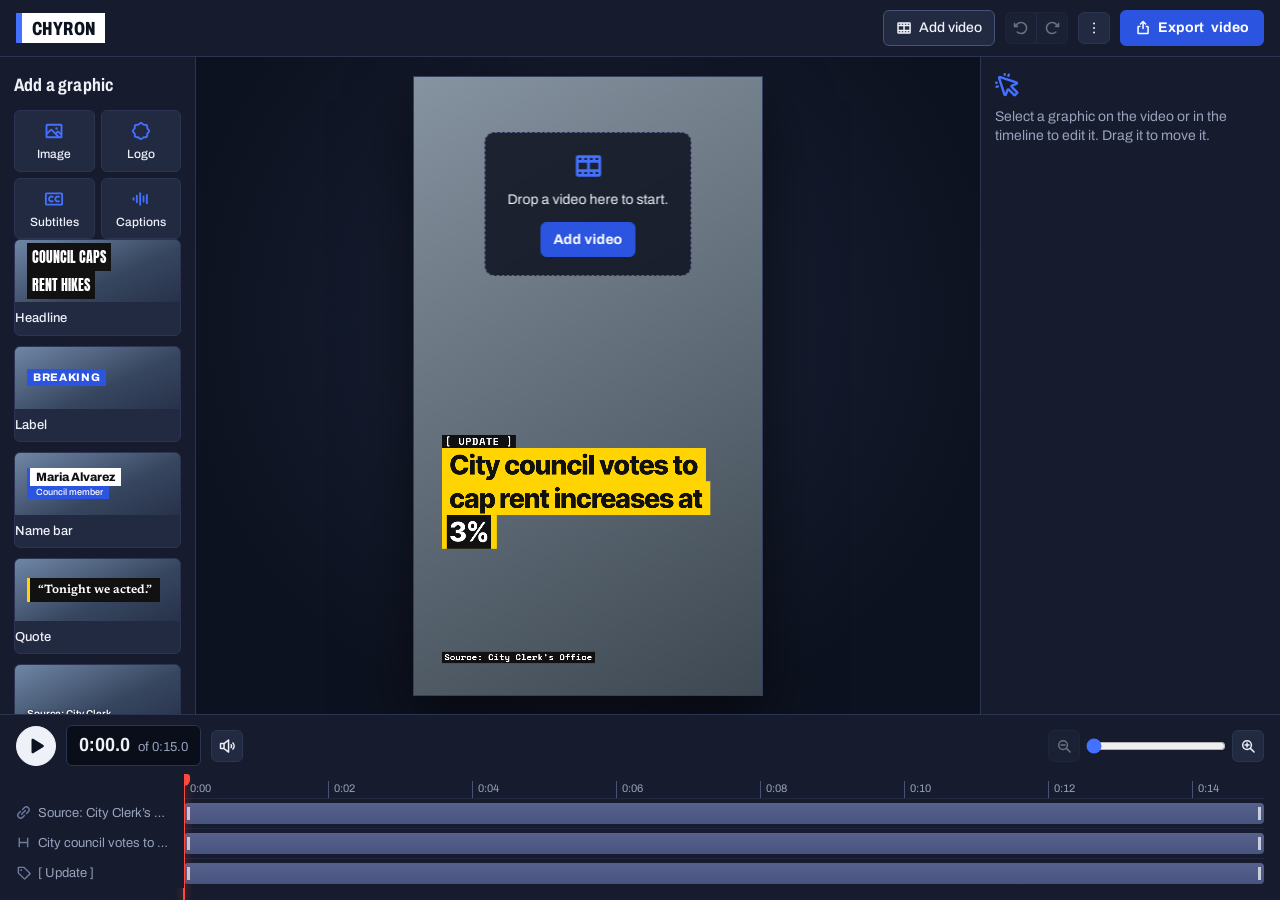
==== index.html @ d5eb383c "Choose how highlighted words show: on a box, in color, or underlined Graphics made with the marker l" ====
<!doctype html>
<html lang="en">
<head>
<meta charset="utf-8">
<meta name="viewport" content="width=device-width, initial-scale=1, viewport-fit=cover">
<title>Chyron — news graphics for video</title>
<link rel="preconnect" href="https://fonts.googleapis.com">
<link rel="preconnect" href="https://fonts.gstatic.com" crossorigin>
<link href="https://fonts.googleapis.com/css2?family=Anton&family=Archivo:wdth,wght@62..125,400..800&family=Barlow+Condensed:wght@700&family=Inter+Tight:wght@800&family=Space+Mono:wght@700&family=Newsreader:opsz,wght@6..72,600&family=Oswald:wght@700&display=swap" rel="stylesheet">
<link rel="stylesheet" href="style.css">
<link rel="manifest" href="manifest.webmanifest">
<link rel="icon" href="icons/icon-192.png">
<link rel="apple-touch-icon" href="icons/apple-touch-icon.png">
<meta name="theme-color" content="#161c2d">
</head>
<body>

<header class="bar">
  <h1><span>Chyron</span></h1>
  <button id="open" class="lead" aria-label="Add video"><svg class="ic" aria-hidden="true"><use href="#i-video"/></svg><span class="lbl">Add video</span></button>
  <span class="pair">
    <button id="undo" class="icon" title="Undo" aria-label="Undo" disabled><svg class="ic" aria-hidden="true"><use href="#i-undo"/></svg></button>
    <button id="redo" class="icon" title="Redo" aria-label="Redo" disabled><svg class="ic" aria-hidden="true"><use href="#i-redo"/></svg></button>
  </span>
  <!-- On a phone these fold into the More menu; on a computer they sit in the bar. -->
  <div class="more" id="more">
    <details class="menu" id="projectMenu">
      <summary><svg class="ic" aria-hidden="true"><use href="#i-folder"/></svg>Project<svg class="ic" aria-hidden="true"><use href="#i-caret"/></svg></summary>
      <div>
        <button id="newProject"><svg class="ic" aria-hidden="true"><use href="#i-new"/></svg>New project</button>
        <button id="openProject"><svg class="ic" aria-hidden="true"><use href="#i-open"/></svg>Open project file</button>
        <button id="saveProject"><svg class="ic" aria-hidden="true"><use href="#i-save"/></svg>Save project file</button>
      </div>
    </details>
    <button id="brandBtn"><svg class="ic" aria-hidden="true"><use href="#i-palette"/></svg>Brand kit</button>
    <label class="inline"><span class="lab">Shape</span>
      <select id="format">
        <option value="9:16">Vertical 9:16</option>
        <option value="4:5">Portrait 4:5</option>
        <option value="1:1">Square 1:1</option>
        <option value="16:9">Wide 16:9</option>
      </select>
    </label>
    <label class="inline"><span class="lab">Video</span>
      <select id="fit">
        <option value="cover">Fill the frame</option>
        <option value="contain">Fit inside</option>
      </select>
    </label>
    <label class="inline" title="Shade where each app's buttons and captions cover a vertical video"><span class="lab">Safe zones</span>
      <select id="safeZones">
        <option value="">No safe zones</option>
        <option value="tiktok">TikTok safe zones</option>
        <option value="reels">Reels safe zones</option>
        <option value="shorts">Shorts safe zones</option>
      </select>
    </label>
    <span class="spacer"></span>
    <button id="keysBtn" class="icon" title="Keyboard shortcuts (?)" aria-label="Keyboard shortcuts"><svg class="ic" aria-hidden="true"><use href="#i-keys"/></svg><span class="in-menu">Keyboard shortcuts</span></button>
    <button id="install" hidden title="Install app" aria-label="Install app"><svg class="ic" aria-hidden="true"><use href="#i-install"/></svg><span class="lab">Install app</span></button>
    <button id="still"><svg class="ic" aria-hidden="true"><use href="#i-camera"/></svg>Cover image</button>
  </div>
  <button id="moreBtn" class="icon" aria-label="More" aria-expanded="false" aria-controls="more"><svg class="ic" aria-hidden="true"><use href="#i-more"/></svg></button>
  <button id="export" class="primary"><svg class="ic" aria-hidden="true"><use href="#i-export"/></svg>Export<span class="lbl"> video</span></button>
</header>

<main>
  <aside class="add" id="addPanel">
    <button id="closeAdd" class="icon sheet-close" aria-label="Close"><svg class="ic" aria-hidden="true"><use href="#i-x"/></svg></button>
    <h2>Add a graphic</h2>
    <div class="tiles">
      <button id="addImage" class="tile"><svg class="ic" aria-hidden="true"><use href="#i-image"/></svg>Image</button>
      <button id="addLogo" class="tile"><svg class="ic" aria-hidden="true"><use href="#i-logo"/></svg>Logo</button>
      <button id="addSubs" class="tile" title="Add subtitles from an SRT file"><svg class="ic" aria-hidden="true"><use href="#i-subs"/></svg>Subtitles</button>
      <button id="addCaptions" class="tile" title="Make captions from the speech, on this device"><svg class="ic" aria-hidden="true"><use href="#i-wave"/></svg>Captions</button>
    </div>
    <button data-add="headline"><span class="thumb t-headline"><b>Council caps</b><b>rent hikes</b></span>Headline</button>
    <button data-add="label"><span class="thumb t-label"><b>Breaking</b></span>Label</button>
    <button data-add="lower"><span class="thumb t-lower"><b>Maria Alvarez</b><i>Council member</i></span>Name bar</button>
    <button data-add="quote"><span class="thumb t-quote"><b>“Tonight we acted.”</b></span>Quote</button>
    <button data-add="credit"><span class="thumb t-credit"><b>Source: City Clerk</b></span>Source credit</button>
    <button data-add="text"><span class="thumb t-text"><b>Plain text</b></span>Plain text</button>
    <button data-add="cover"><span class="thumb t-cover"><b></b></span>Cover (solid or blur)</button>

    <h2>Saved styles</h2>
    <div id="styles" class="lib"></div>

    <h2>Layouts</h2>
    <button id="saveLayout" class="plain"><svg class="ic" aria-hidden="true"><use href="#i-layout"/></svg>Save this layout</button>
    <div id="layouts" class="lib"></div>
  </aside>

  <section class="stage" id="stageArea">
    <canvas class="ghost" id="ghost" hidden aria-hidden="true"></canvas>
    <!-- Phone only: rails in the space beside a tall video. -->
    <div class="rail" id="addRail" aria-label="Add a graphic">
      <button data-add="headline"><svg class="ic" aria-hidden="true"><use href="#i-headline"/></svg><span>Headline</span></button>
      <button data-add="label"><svg class="ic" aria-hidden="true"><use href="#i-label"/></svg><span>Label</span></button>
      <button data-add="lower"><svg class="ic" aria-hidden="true"><use href="#i-lower"/></svg><span>Name</span></button>
      <button data-add="quote"><svg class="ic" aria-hidden="true"><use href="#i-quote"/></svg><span>Quote</span></button>
      <button data-add="credit"><svg class="ic" aria-hidden="true"><use href="#i-credit"/></svg><span>Source</span></button>
      <button data-add="text"><svg class="ic" aria-hidden="true"><use href="#i-text"/></svg><span>Text</span></button>
      <button data-add="cover"><svg class="ic" aria-hidden="true"><use href="#i-cover"/></svg><span>Cover</span></button>
      <button id="moreAdd"><svg class="ic" aria-hidden="true"><use href="#i-plus"/></svg><span>More</span></button>
    </div>
    <div class="wrap" id="wrap">
      <canvas id="stage" width="1080" height="1920"></canvas>
      <div class="guide v" id="guideV" hidden></div>
      <div class="guide h" id="guideH" hidden></div>
      <div class="place-over" id="placeOver" hidden aria-label="Place on screen"></div>
      <div class="safe" id="safe" hidden aria-hidden="true"></div>
      <div class="sel" id="sel" hidden><i class="grip" title="Drag to change width"></i><i class="vgrip" title="Drag to change height"></i></div>
      <div class="empty" id="empty">
        <svg class="ic" aria-hidden="true"><use href="#i-video"/></svg>
        <p id="emptyMsg">Drop a video here to start.</p>
        <button id="open2" class="primary">Add video</button>
      </div>
    </div>
    <div class="rail" id="toolRail">
      <div id="railNone">
        <button data-proxy="still"><svg class="ic" aria-hidden="true"><use href="#i-camera"/></svg><span>Frame</span></button>
        <button data-proxy="brandBtn"><svg class="ic" aria-hidden="true"><use href="#i-palette"/></svg><span>Brand</span></button>
      </div>
      <div id="railGraphic" hidden>
        <button id="railPlace"><svg class="ic" aria-hidden="true"><use href="#i-place"/></svg><span>Place</span></button>
        <button data-proxy="dup"><svg class="ic" aria-hidden="true"><use href="#i-copy"/></svg><span>Copy</span></button>
        <button data-proxy="front"><svg class="ic" aria-hidden="true"><use href="#i-front"/></svg><span>Front</span></button>
        <button data-proxy="saveStyle"><svg class="ic" aria-hidden="true"><use href="#i-style"/></svg><span>Style</span></button>
        <button data-proxy="del" class="danger"><svg class="ic" aria-hidden="true"><use href="#i-trash"/></svg><span>Delete</span></button>
      </div>
      <div id="railClip" hidden>
        <button data-proxy="split"><svg class="ic" aria-hidden="true"><use href="#i-split"/></svg><span>Split</span></button>
        <button data-proxy="earlier"><svg class="ic" aria-hidden="true"><use href="#i-earlier"/></svg><span>Earlier</span></button>
        <button data-proxy="later"><svg class="ic" aria-hidden="true"><use href="#i-later"/></svg><span>Later</span></button>
        <button data-proxy="delClip" class="danger"><svg class="ic" aria-hidden="true"><use href="#i-trash"/></svg><span>Remove</span></button>
      </div>
    </div>
  </section>

  <aside class="inspector">
    <p id="noSel" class="hint"><svg class="ic" aria-hidden="true"><use href="#i-select"/></svg>Select a graphic on the video or in the timeline to edit it. Drag it to move it.</p>

    <form id="props" hidden onsubmit="return false">
      <h2 id="propTitle">Headline</h2>
      <label class="f" data-group="text" data-for="lines lower quote text"><span id="textLabel">Text</span><textarea data-k="text" rows="3"></textarea>
        <small data-for="lines quote text">Put *asterisks* around words to highlight them.</small></label>
      <button type="button" id="markWord" class="mark" data-group="text" data-for="lines quote text" title="Highlight the selected word" aria-label="Highlight the selected word"><svg class="ic" aria-hidden="true"><use href="#i-marker"/></svg><span class="w">Highlight selected word</span></button>
      <label class="f" data-group="text" data-for="lower quote"><span id="subLabel">Title</span><input data-k="sub" type="text"></label>
      <label class="f" data-group="text" data-subs="only">Background
        <select data-k="kind">
          <option value="lines">Box behind each line</option>
          <option value="text">None, with a soft shadow</option>
        </select>
      </label>
      <button type="button" id="openTranscript" class="wide" data-group="text" data-subs="only"><svg class="ic" aria-hidden="true"><use href="#i-transcript"/></svg>Edit as transcript</button>
      <label class="check" data-group="text" data-subs="only"><input data-k="karaoke" type="checkbox"> Highlight each word as it’s spoken</label>
      <label class="f" data-group="text" data-subs="only">Subtitles follow
        <select data-k="follow">
          <option value="footage">The video they were made for</option>
          <option value="timeline">The finished timeline</option>
        </select>
        <small>Following the video keeps them in sync when you trim, split or move clips. Choose the timeline for subtitles made from the edited video.</small></label>
      <label class="f" data-group="text" data-subs="only">Shift timing (seconds)<input data-k="offset" type="number" step="0.1">
        <small>Use a negative number if the subtitles appear late.</small></label>
      <button type="button" id="replaceImage" class="wide" data-group="text" data-for="image"><svg class="ic" aria-hidden="true"><use href="#i-swap"/></svg>Replace image</button>

      <label class="f" data-group="style" data-for="solid gradient blur"><span class="w">Cover style</span><select data-k="kind" data-chips="fill" aria-label="Cover style">
          <option value="solid">Solid</option>
          <option value="blur">Blur</option>
        </select></label>
      <label class="f" data-group="style" data-for="lines lower quote text"><span class="w">Typeface</span><select data-k="font" data-chips="font"></select></label>
      <label class="f" data-group="style" data-for="lines quote text"><span class="w">Highlighted words</span><select data-k="hl" aria-label="Highlighted words">
        <option value="box">On a box</option>
        <option value="color">In color</option>
        <option value="underline">Underlined</option>
      </select></label>
      <label class="f" data-group="style" data-for="lower quote"><span class="w">Look</span><select data-k="look" aria-label="Look">
        <option value="marker">Marker</option>
        <option value="classic">Classic</option>
      </select></label>
      <label class="f" data-group="style" data-for="lower quote"><span class="w mini" id="subFontLabel">Title typeface</span><select data-k="subFont" data-chips="font" aria-label="Second line typeface"></select></label>
      <div class="f cued" data-group="style" data-for="lines lower quote text"><span class="w">Text size</span><span class="fi fi-size" title="Text size" aria-hidden="true"><small>A</small>A</span>
        <div class="num"><button type="button" data-step="-2" aria-label="Smaller">−</button><label class="num-box"><input data-k="size" min="18" max="220" step="1" type="number" inputmode="numeric" aria-label="Text size"></label><button type="button" data-step="2" aria-label="Bigger">+</button></div>
      </div>
      <div class="f cued" data-group="style"><span class="w">Width</span><svg class="ic fi" aria-hidden="true"><use href="#i-width"/></svg>
        <div class="num"><button type="button" data-step="-5" aria-label="Smaller">−</button><label class="num-box"><input data-k="width" data-scale="100" min="5" max="100" step="1" type="number" inputmode="numeric" aria-label="Width"><i>%</i></label><button type="button" data-step="5" aria-label="Bigger">+</button></div>
      </div>
      <div class="f cued" data-group="style" data-for="solid gradient blur"><span class="w">Height</span><svg class="ic fi" aria-hidden="true"><use href="#i-height"/></svg>
        <div class="num"><button type="button" data-step="-5" aria-label="Shorter">−</button><label class="num-box"><input data-k="h" data-scale="100" min="2" max="100" step="1" type="number" inputmode="numeric" aria-label="Height"><i>%</i></label><button type="button" data-step="5" aria-label="Taller">+</button></div>
      </div>
      <label class="f cued" data-group="style" data-for="blur"><span class="w">Blur strength</span><svg class="ic fi" aria-hidden="true"><use href="#i-fill-blur"/></svg><input data-k="blur" type="range" min="0" max="1" step="0.05" aria-label="Blur strength"></label>
      <label class="f cued" data-group="style" data-for="solid blur"><span class="w">Soft edges</span><svg class="ic fi" aria-hidden="true"><use href="#i-feather"/></svg><input data-k="feather" type="range" min="0" max="1" step="0.05" aria-label="Soft edges"></label>
      <label class="f" data-group="style" data-for="solid blur"><span class="w">Which edges</span><select data-k="edges" data-chips="edges" aria-label="Soften which edges">
          <option value="all">All sides</option>
          <option value="top">Top</option>
          <option value="bottom">Bottom</option>
          <option value="left">Left</option>
          <option value="right">Right</option>
        </select></label>
      <div class="f" data-group="style" data-for="lines lower quote text"><span class="w">Alignment</span>
        <div class="seg" id="align">
          <button type="button" data-v="left" title="Left" aria-label="Align left"><svg class="ic" aria-hidden="true"><use href="#i-left"/></svg></button>
          <button type="button" data-v="center" title="Center" aria-label="Align center"><svg class="ic" aria-hidden="true"><use href="#i-center"/></svg></button>
          <button type="button" data-v="right" title="Right" aria-label="Align right"><svg class="ic" aria-hidden="true"><use href="#i-right"/></svg></button>
        </div>
      </div>
      <div class="f place-f" data-group="style"><span class="w">Place on screen</span>
        <div class="place" id="place" role="group" aria-label="Place on screen"></div>
      </div>
      <label class="check caps" data-group="style" data-for="lines lower quote text" title="All capitals"><input data-k="upper" type="checkbox"> <span class="w">All capitals</span><b class="caps-ic" aria-hidden="true">AA</b></label>
      <label class="check" data-group="style" data-for="lines"><input data-k="dot" type="checkbox"> Dot before the text</label>

      <div class="f" data-group="color" data-for="lines lower quote text solid"><span class="w">Colors</span>
        <div class="looks" id="looks" data-for="lines lower quote text solid"></div>
        <div class="colors">
          <label data-for="lines lower quote text" title="Text color"><span>Text</span><input data-k="color" type="color"></label>
          <label data-for="lines lower quote solid" title="Box color"><span>Box</span><input data-k="bg" type="color"></label>
          <label data-for="lines lower quote text" title="Highlight color"><span id="accentLabel">Highlight</span><input data-k="accent" type="color"></label>
        </div>
        <div class="brand-dots" id="brandDots"></div>
      </div>
      <label class="f cued" data-group="color" data-for="lines lower quote solid"><span class="w">Box opacity</span><svg class="ic fi" aria-hidden="true"><use href="#i-opacity"/></svg><input data-k="bgAlpha" type="range" min="0" max="1" step="0.05" aria-label="Box opacity"></label>
      <label class="f cued" data-group="color" data-for="image"><span class="w">Opacity</span><svg class="ic fi" aria-hidden="true"><use href="#i-opacity"/></svg><input data-k="alpha" type="range" min="0.05" max="1" step="0.05" aria-label="Opacity"></label>
      <label class="f cued" data-group="color" data-for="lines quote image solid blur"><span class="w">Rounded corners</span><svg class="ic fi" aria-hidden="true"><use href="#i-corner"/></svg><input data-k="radius" type="range" min="0" max="1" step="0.05" aria-label="Rounded corners"></label>

      <div class="group" id="timing" data-group="timing" data-subs="hide">
        <div class="f"><span class="w">On screen</span>
          <div class="times span-times">
            <label>From<input data-k="start" data-time type="text" inputmode="decimal" autocomplete="off"></label>
            <label>To<input data-k="end" data-time type="text" inputmode="decimal" autocomplete="off"></label>
          </div>
          <div class="here">
            <button type="button" id="startHere" title="Start at the playhead"><svg class="ic" aria-hidden="true"><use href="#i-enter"/></svg>Start here</button>
            <button type="button" id="endHere" title="End at the playhead">End here<svg class="ic" aria-hidden="true"><use href="#i-exit"/></svg></button>
          </div>
          <button type="button" id="whole" class="wide" title="Show for the whole video" aria-label="Show for the whole video"><svg class="ic" aria-hidden="true"><use href="#i-whole"/></svg><span class="w">Show for the whole video</span></button>
        </div>
        <div class="f"><span class="w">Animation</span>
          <div class="times">
            <label class="move"><span class="w">Entrance</span><span class="fi fi-txt" aria-hidden="true">In</span>
              <select data-k="anim" data-chips="anim" aria-label="Entrance">
                <option value="none">None</option>
                <option value="fade">Fade in</option>
                <option value="rise">Rise up</option>
                <option value="wipe">Wipe across</option>
                <option value="slide">Slide in</option>
                <option value="marker">Highlighter</option>
                <option value="type">Typewriter</option>
                <option value="pop">Pop in</option>
              </select>
            </label>
            <label class="move"><span class="w">Exit</span><span class="fi fi-txt" aria-hidden="true">Out</span>
              <select data-k="out" data-chips="anim" aria-label="Exit">
                <option value="none">None</option>
                <option value="fade">Fade out</option>
                <option value="rise">Drop down</option>
                <option value="wipe">Wipe away</option>
                <option value="slide">Slide out</option>
                <option value="marker">Highlighter off</option>
                <option value="type">Backspace</option>
                <option value="pop">Pop out</option>
              </select>
            </label>
          </div>
          <select data-k="speed" data-num data-chips="speed" class="wide" aria-label="Speed">
            <option value="0.25">Quick</option>
            <option value="0.45">Normal speed</option>
            <option value="0.9">Slow</option>
          </select>
        </div>
      </div>
      <div class="actions">
        <button type="button" id="dup"><svg class="ic" aria-hidden="true"><use href="#i-copy"/></svg>Duplicate</button>
        <button type="button" id="front"><svg class="ic" aria-hidden="true"><use href="#i-front"/></svg>Bring to front</button>
        <button type="button" id="saveStyle"><svg class="ic" aria-hidden="true"><use href="#i-style"/></svg>Save as a style</button>
        <button type="button" id="del" class="danger"><svg class="ic" aria-hidden="true"><use href="#i-trash"/></svg>Delete</button>
      </div>
    </form>

    <form id="clipProps" hidden onsubmit="return false">
      <h2 id="clipTitle">Clip</h2>
      <div class="f">Use this part of the video
        <div class="times">
          <label>From<input data-c="in" data-time type="text" inputmode="decimal" autocomplete="off"></label>
          <label>To<input data-c="out" data-time type="text" inputmode="decimal" autocomplete="off"></label>
        </div>
        <small>You can also drag either end of the clip in the timeline.</small>
      </div>
      <label class="check"><input data-c="muted" type="checkbox"> Mute this clip’s sound</label>
      <div class="f framing"><span class="w">Framing</span>
        <small class="keep">Drag the video to move it in the frame. Pinch or scroll to zoom. Change it at another moment and a keyframe is added there.</small>
        <div class="key-row">
          <button type="button" id="prevKey" class="icon" title="Previous keyframe" aria-label="Previous keyframe"><svg class="ic" aria-hidden="true"><use href="#i-prev"/></svg></button>
          <button type="button" id="keyHere" class="icon" title="Keyframe at the playhead" aria-label="Keyframe at the playhead" aria-pressed="false"><svg class="ic" aria-hidden="true"><use href="#i-key"/></svg></button>
          <button type="button" id="nextKey" class="icon" title="Next keyframe" aria-label="Next keyframe"><svg class="ic" aria-hidden="true"><use href="#i-next"/></svg></button>
          <div class="seg" id="keyMove" title="How the framing gets to this keyframe">
            <button type="button" data-v="jump" title="Jump: hold, then cut to this framing" aria-label="Jump to this framing"><svg class="ic" aria-hidden="true"><use href="#i-jump"/></svg><span class="w">Jump</span></button>
            <button type="button" data-v="glide" title="Glide: move smoothly from the keyframe before" aria-label="Glide to this framing"><svg class="ic" aria-hidden="true"><use href="#i-glide"/></svg><span class="w">Glide</span></button>
          </div>
        </div>
        <div class="zoom-row">
          <span class="w">Zoom</span><svg class="ic fi" aria-hidden="true"><use href="#i-zoom"/></svg>
          <div class="num"><button type="button" data-step="-10" aria-label="Zoom out">−</button><label class="num-box"><input id="clipZoom" min="100" max="500" step="1" type="number" inputmode="numeric" aria-label="Zoom"><i>%</i></label><button type="button" data-step="10" aria-label="Zoom in">+</button></div>
          <button type="button" id="resetFrame" class="icon" title="Reset framing and remove keyframes" aria-label="Reset framing"><svg class="ic" aria-hidden="true"><use href="#i-reset"/></svg></button>
        </div>
      </div>
      <div class="actions">
        <button type="button" id="split"><svg class="ic" aria-hidden="true"><use href="#i-split"/></svg>Split at playhead</button>
        <button type="button" id="earlier"><svg class="ic" aria-hidden="true"><use href="#i-earlier"/></svg>Move earlier</button>
        <button type="button" id="later"><svg class="ic" aria-hidden="true"><use href="#i-later"/></svg>Move later</button>
        <button type="button" id="delClip" class="danger"><svg class="ic" aria-hidden="true"><use href="#i-trash"/></svg>Remove clip</button>
      </div>
    </form>

    <!-- Phone only: picks which group of settings the panel shows. -->
    <nav class="edit-tabs" id="editTabs" hidden aria-label="Edit">
      <button type="button" data-tab="text"><svg class="ic" aria-hidden="true"><use href="#i-text"/></svg>Text</button>
      <button type="button" data-tab="style"><span class="aa" aria-hidden="true">Aa</span>Style</button>
      <button type="button" data-tab="color"><svg class="ic" aria-hidden="true"><use href="#i-palette"/></svg>Color</button>
      <button type="button" data-tab="timing"><svg class="ic" aria-hidden="true"><use href="#i-clock"/></svg>Timing</button>
    </nav>
  </aside>
</main>

<footer class="timeline">
  <div class="transport">
    <button id="play" title="Play (Space)" aria-label="Play"></button>
    <span class="timecode"><b id="time">0:00.0</b><span id="total">0:00.0</span></span>
    <button id="mute" class="icon" title="Mute" aria-label="Mute"></button>
    <div class="tl-zoom" title="Zoom the timeline (or pinch it)">
      <button id="tlOut" class="icon" aria-label="Zoom timeline out"><svg class="ic" aria-hidden="true"><use href="#i-zoom-out"/></svg></button>
      <input id="tlZoom" type="range" min="0" max="1" step="0.01" value="0" aria-label="Timeline zoom">
      <button id="tlIn" class="icon" aria-label="Zoom timeline in"><svg class="ic" aria-hidden="true"><use href="#i-zoom"/></svg></button>
    </div>
  </div>
  <div class="tracks" id="tracks">
    <div class="row ruler-row"><span></span><div class="ruler" id="ruler"></div></div>
    <div id="rows"></div>
    <div class="lanes"><div class="playhead" id="playhead"></div></div>
  </div>
</footer>

<dialog id="brand">
  <button type="button" id="brandClose" class="icon dlg-close" aria-label="Close brand kit"><svg class="ic" aria-hidden="true"><use href="#i-x"/></svg></button>
  <h2>Brand kit</h2>
  <p class="hint">New graphics start with these. Changing a color or typeface here also updates the graphics that use it.</p>
  <div class="f">Colors
    <div class="colors">
      <label>Dark<input data-b="dark" type="color"></label>
      <label>Light<input data-b="light" type="color"></label>
      <label>Main<input data-b="main" type="color"></label>
      <label>Accent<input data-b="accent" type="color"></label>
      <label>Extra<input data-b="extra" type="color"></label>
    </div>
  </div>
  <label class="f">Headline typeface<select data-b="head"></select></label>
  <label class="f">Text typeface<select data-b="body"></select></label>
  <div class="f">More fonts
    <div id="fontList" class="lib"></div>
    <form id="googleForm" class="lib-row">
      <input id="googleName" list="googleIdeas" placeholder="Google font name" aria-label="Google font name">
      <button><svg class="ic" aria-hidden="true"><use href="#i-plus"/></svg>Google</button>
    </form>
    <datalist id="googleIdeas">
      <option>Bebas Neue</option><option>League Gothic</option><option>Fjalla One</option><option>Big Shoulders Display</option>
      <option>Montserrat</option><option>Poppins</option><option>Inter</option><option>Roboto Condensed</option>
      <option>Playfair Display</option><option>Libre Franklin</option><option>Space Grotesk</option><option>DM Serif Display</option>
    </datalist>
    <form id="adobeForm" class="lib-row">
      <input id="adobeId" placeholder="Adobe Fonts project ID" aria-label="Adobe Fonts project ID">
      <button><svg class="ic" aria-hidden="true"><use href="#i-plus"/></svg>Adobe</button>
    </form>
    <small>For Adobe Fonts, add the fonts to a web project on fonts.adobe.com, then paste that project’s ID here.</small>
    <button type="button" id="addFont" class="wide"><svg class="ic" aria-hidden="true"><use href="#i-upload"/></svg>Add a font file</button>
  </div>
  <div class="f">Logo
    <div class="logo-row">
      <img id="logoPreview" alt="Your logo" hidden>
      <button type="button" id="chooseLogo"><svg class="ic" aria-hidden="true"><use href="#i-image"/></svg>Choose logo</button>
      <button type="button" id="removeLogo" hidden>Remove logo</button>
    </div>
  </div>
  <div class="actions"><button type="button" id="brandDone" class="primary">Done</button></div>
</dialog>

<dialog id="transcript" class="transcript" aria-labelledby="trTitle">
  <div class="tr-head">
    <h2 id="trTitle">Transcript</h2>
    <span id="trCount"></span>
    <button type="button" id="trClose" class="icon" aria-label="Close transcript"><svg class="ic" aria-hidden="true"><use href="#i-x"/></svg></button>
  </div>
  <p class="hint">Edit any line. To split one, put the cursor where it should break and tap <svg class="ic" aria-hidden="true"><use href="#i-split"/></svg>. Tap a time to play that line.</p>
  <div class="tr-lines" id="trLines"></div>
</dialog>

<dialog id="keys" aria-labelledby="keysTitle">
  <h2 id="keysTitle">Keyboard shortcuts</h2>
  <dl class="keys">
    <dt><kbd>Space</kbd></dt><dd>Play or pause</dd>
    <dt><kbd>←</kbd> <kbd>→</kbd></dt><dd>Step the playhead a tenth of a second (with a graphic selected, these nudge it instead; use <kbd>,</kbd> <kbd>.</kbd>)</dd>
    <dt><kbd>Shift</kbd> + step</dt><dd>A whole second (or a bigger nudge)</dd>
    <dt><kbd>Home</kbd> <kbd>End</kbd></dt><dd>Go to the start or end</dd>
    <dt><kbd>S</kbd></dt><dd>Split the clip at the playhead</dd>
    <dt><kbd>[</kbd> <kbd>]</kbd></dt><dd>Start or end the selected graphic at the playhead</dd>
    <dt><kbd>⌘</kbd> <kbd>D</kbd></dt><dd>Duplicate the selected graphic</dd>
    <dt><kbd>Delete</kbd></dt><dd>Delete what's selected</dd>
    <dt><kbd>⌘</kbd> <kbd>Z</kbd></dt><dd>Undo (add <kbd>Shift</kbd> to redo)</dd>
    <dt><kbd>⌘</kbd> + scroll</dt><dd>Zoom the timeline (or pinch the trackpad)</dd>
    <dt><kbd>?</kbd></dt><dd>Show this list</dd>
  </dl>
  <div class="actions"><button type="button" id="keysDone" class="primary">Done</button></div>
</dialog>

<dialog id="captionDlg">
  <h2>Auto captions</h2>
  <p class="hint">Chyron listens to the English speech in the video and writes captions, right here on this device. The audio is never uploaded. The first time, the speech model downloads once (Accurate about 250 MB, Fast about 80 MB); after that it works offline.</p>
  <div class="f">Quality
    <div class="seg" id="capQuality">
      <button type="button" data-v="accurate">Accurate</button>
      <button type="button" data-v="fast">Fast</button>
    </div>
  </div>
  <div class="f">Look
    <div class="seg" id="capLook">
      <button type="button" data-v="lines">Lines</button>
      <button type="button" data-v="words">Word by word</button>
    </div>
  </div>
  <div class="f">Words per caption
    <div class="num"><button type="button" data-step="-1" aria-label="Fewer words">−</button><label class="num-box"><input id="capWords" min="1" max="12" step="1" type="number" inputmode="numeric" aria-label="Words per caption"></label><button type="button" data-step="1" aria-label="More words">+</button></div>
  </div>
  <div class="model-store" id="modelStore" hidden>
    <span id="modelInfo">Speech model saved on this device</span>
    <button type="button" id="modelRemove" class="danger">Remove</button>
  </div>
  <div class="cap-status" id="capStatus" hidden>
    <p id="capMsg"></p>
    <div class="progress" id="capBar"><i></i></div>
  </div>
  <div class="actions">
    <button id="capCancel">Cancel</button>
    <button id="capGo" class="primary">Make captions</button>
  </div>
</dialog>

<dialog id="exportDlg">
  <h2>Export video</h2>
  <p class="hint">Pick the shapes to make. Graphics keep their places in the frame, and each clip stays centred on the same part of its picture.</p>
  <div class="shape-pick" id="exportShapes"></div>
  <div class="actions">
    <button id="exportCancel">Cancel</button>
    <button id="exportGo" class="primary">Export</button>
  </div>
</dialog>

<dialog id="coverDlg" class="cover-dlg">
  <h2>Cover image</h2>
  <div class="cover-view"><canvas id="coverPreview" width="270" height="480"></canvas></div>
  <input id="coverTime" type="range" min="0" max="1" step="0.01" aria-label="Moment in the video">
  <div class="cover-strip" id="coverStrip"></div>
  <label class="check"><input id="coverGraphics" type="checkbox" checked> Include graphics</label>
  <div class="shape-pick" id="coverShapes"></div>
  <div class="actions">
    <button id="coverClose">Close</button>
    <button id="coverSave" class="primary">Save image</button>
  </div>
</dialog>

<div class="modal" id="exporting" hidden>
  <div class="card">
    <h2 id="exportTitle">Exporting your video</h2>
    <p id="exportMsg"></p>
    <div class="progress"><i id="progress"></i></div>
    <p id="exportTime" class="time"></p>
    <button id="cancel">Cancel export</button>
  </div>
</div>
<div class="modal" id="done" hidden>
  <div class="card">
    <h2 id="doneTitle">Your video is ready</h2>
    <p id="doneMsg">Choose Save Video in the share sheet to put it in Photos, or send it straight to an app.</p>
    <div class="actions">
      <button id="shareFile" class="primary"><svg class="ic" aria-hidden="true"><use href="#i-export"/></svg>Save or share</button>
      <button id="downloadFile">Download file</button>
      <button id="closeDone">Close</button>
    </div>
  </div>
</div>
<div class="toast" id="toast" hidden></div>

<input id="file" type="file" accept="video/*" multiple hidden>
<input id="imgFile" type="file" accept="image/*" hidden>
<input id="logoFile" type="file" accept="image/*" hidden>
<input id="fontFile" type="file" accept=".ttf,.otf,.woff,.woff2" hidden>
<input id="srtFile" type="file" accept=".srt,.vtt" hidden>
<input id="projFile" type="file" accept=".json,application/json" hidden>

<script src="vendor/mediabunny.min.js"></script>
<script src="icons.js"></script>
<script src="app.js"></script>
</body>
</html>
---- style.css ----
/* A control-room look: deep navy desk, signal blue for what is selected,
   tally-light red for the playhead and anything recording. */
:root {
  color-scheme: dark;
  --desk: #0d1220;
  --panel: #161c2d;
  --raised: #222a42;
  --raised-hi: #2c3655;
  --line: #2b3552;
  --ink: #eef1f8;
  --muted: #98a2bd;
  --signal: #4470ff;
  --signal-deep: #2b54e0;
  --tally: #ff473b;
  --flash: #ffd400;
  --label-w: 168px;
  --ease: 140ms ease-out;
}

* { box-sizing: border-box; }
[hidden] { display: none !important; }

html, body { height: 100%; margin: 0; }
body {
  display: grid;
  grid-template-rows: auto minmax(0, 1fr) auto;
  grid-template-columns: minmax(0, 1fr); /* wide content (a zoomed timeline) scrolls instead of widening the page */
  background: var(--desk);
  color: var(--ink);
  font: 14px/1.4 "Archivo", system-ui, sans-serif;
  overflow: hidden;
}

.ic { width: 1.15em; height: 1.15em; flex: none; vertical-align: -0.2em; }

/* Controls */
button, select, input, textarea { font: inherit; color: inherit; }
button, .menu summary {
  display: inline-flex;
  align-items: center;
  justify-content: center;
  gap: 7px;
  padding: 7px 12px;
  background: var(--raised);
  border: 1px solid var(--line);
  border-radius: 6px;
  font-weight: 500;
  cursor: pointer;
  transition: background var(--ease), border-color var(--ease), transform var(--ease);
}
button:hover, .menu summary:hover, .menu[open] summary { background: var(--raised-hi); border-color: #46527a; }
button:active { transform: translateY(1px); }
button.primary { background: var(--signal-deep); border-color: var(--signal-deep); color: #fff; font-weight: 700; }
button.primary:hover { background: #2448c4; border-color: #2448c4; }
button.danger { color: #ff8a80; }
button.danger:hover { background: #4a1f24; border-color: #7a2c30; }
button.icon { padding: 7px; }
button.active { color: var(--tally); }
button:disabled { opacity: 0.4; cursor: default; background: var(--raised); border-color: var(--line); transform: none; }
:focus-visible { outline: 2px solid var(--flash); outline-offset: 2px; }

select, input[type="text"], input[type="number"], input:not([type]), textarea {
  padding: 7px 9px;
  background: #0f1525;
  border: 1px solid var(--line);
  border-radius: 6px;
  color: var(--ink);
  transition: border-color var(--ease);
}
select:hover, input:hover, textarea:hover { border-color: #46527a; }
::placeholder { color: #6f7994; }
input[type="range"] { accent-color: var(--signal); }
input[type="checkbox"] { accent-color: var(--signal); width: 16px; height: 16px; }

/* Top bar */
.bar {
  display: flex;
  align-items: center;
  gap: 10px;
  padding: 10px 16px;
  background: var(--panel);
  border-bottom: 1px solid var(--line);
}
/* The wordmark is itself a little name bar, like the graphics the app makes. */
.bar h1 { margin: 0 10px 0 0; font-size: 19px; line-height: 1; }
.bar h1 span {
  display: block;
  padding: 6px 10px 5px;
  background: #fff;
  border-left: 6px solid var(--signal);
  color: #0d1220;
  font-weight: 800;
  font-stretch: 68%;
  letter-spacing: 0.02em;
  text-transform: uppercase;
}
.bar .spacer { flex: 1; }
/* On a computer the More group is invisible and its controls sit in the bar in this order. */
.more { display: contents; }
.bar .pair { order: 1; }
.more > .inline, .more > .spacer, #install, #still, #export { order: 2; }
#moreBtn, .rail, .sheet-close { display: none; }
.bar .lead { border-color: #46527a; }
.pair { display: inline-flex; }
.pair button:first-child { border-radius: 6px 0 0 6px; }
.pair button:last-child { border-radius: 0 6px 6px 0; margin-left: -1px; }
.inline { display: flex; align-items: center; gap: 7px; color: var(--muted); font-size: 13px; }
.bar button, .bar .inline { white-space: nowrap; }
/* On mid-size screens the menus' own wording is enough; drop their little names to fit the bar. */
@media (min-width: 1366px) and (max-width: 1600px) {
  .bar .inline .lab { display: none; }
  #install .lab { display: none; }
  #install { padding: 7px; }
}

.menu { position: relative; }
.menu summary { list-style: none; }
.menu summary::-webkit-details-marker { display: none; }
.menu summary .ic:last-child { width: 0.8em; margin-left: -2px; opacity: 0.7; }
.menu > div {
  position: absolute;
  top: calc(100% + 6px);
  left: 0;
  z-index: 5;
  display: grid;
  gap: 2px;
  width: max-content;
  padding: 6px;
  background: var(--raised);
  border: 1px solid #46527a;
  border-radius: 8px;
  box-shadow: 0 14px 34px rgba(0, 0, 0, 0.5);
}
.menu > div button { justify-content: flex-start; background: transparent; border-color: transparent; }
.menu > div button:hover { background: var(--raised-hi); }

/* Work area */
main {
  display: grid;
  grid-template-columns: 196px minmax(0, 1fr) 300px;
  min-height: 0;
}
aside { background: var(--panel); overflow-y: auto; padding: 16px 14px; scrollbar-width: thin; }
aside h2, .card h2, dialog h2 { margin: 0 0 12px; font-size: 18px; font-weight: 700; font-stretch: 78%; letter-spacing: 0.01em; }
.add { border-right: 1px solid var(--line); }
.add h2:not(:first-of-type) { margin-top: 22px; padding-top: 16px; border-top: 1px solid var(--line); }
.inspector { border-left: 1px solid var(--line); }

/* Graphic presets: each card previews the real look on a stand-in video frame. */
.add button[data-add] {
  display: block;
  width: 100%;
  margin-bottom: 10px;
  padding: 0 0 7px;
  overflow: hidden;
  background: var(--raised);
  text-align: left;
  text-indent: 10px;
  font-size: 13px;
}
.add button[data-add]:hover { border-color: var(--signal); transform: translateY(-1px); }
.add button[data-add]:hover .thumb { filter: brightness(1.12); }
.thumb {
  display: flex;
  flex-direction: column;
  align-items: flex-start;
  justify-content: center;
  height: 62px;
  margin-bottom: 7px;
  padding: 0 12px;
  background: linear-gradient(155deg, #6f86a6, #37465f 60%, #27324a);
  text-indent: 0;
  line-height: 1;
  transition: filter var(--ease);
}
.thumb b, .thumb i { font-style: normal; white-space: nowrap; }
.t-headline b { padding: 4px 5px 3px; line-height: 1.15; background: #111; color: #fff; font: 400 14px "Anton", sans-serif; text-transform: uppercase; }
.t-label b { padding: 3px 6px; background: var(--signal-deep); color: #fff; font-weight: 800; font-size: 11px; letter-spacing: 0.06em; text-transform: uppercase; }
.t-lower b { padding: 3px 6px; background: #fff; border-left: 3px solid var(--signal-deep); color: #111; font-weight: 800; font-size: 12px; }
.t-lower i { padding: 2px 6px; background: var(--signal-deep); border-left: 3px solid var(--signal-deep); color: #fff; font-size: 9px; }
.t-quote b { padding: 6px 8px; background: #111; border-left: 3px solid var(--flash); color: #fff; font: 600 12px "Newsreader", serif; }
.t-credit { justify-content: flex-end; padding-bottom: 8px; }
.t-credit b { color: #fff; font-size: 10px; font-weight: 600; text-shadow: 0 1px 3px #000; }
.t-cover { justify-content: flex-end; align-items: stretch; padding: 0; }
.t-cover b { height: 70%; background: linear-gradient(rgba(13, 18, 32, 0), #0d1220 70%); }
.t-text b { color: #fff; font-size: 15px; font-weight: 800; text-shadow: 0 1px 4px #000; }

.tiles { display: grid; grid-template-columns: repeat(2, 1fr); gap: 6px; }
.tile { flex-direction: column; gap: 5px; padding: 10px 0 8px; font-size: 12px; }
.tile .ic { width: 20px; height: 20px; color: var(--signal); }
.tile:hover .ic { color: #fff; }
.add button.plain { width: 100%; margin-bottom: 8px; }

/* Saved styles, layouts, fonts */
.lib { display: grid; grid-template-columns: minmax(0, 1fr); gap: 6px; margin-bottom: 8px; }
.lib p { margin: 0; font-size: 13px; color: var(--muted); }
.lib-row { display: flex; gap: 4px; align-items: center; }
.lib-row input { flex: 1; width: 0; min-width: 0; padding: 5px 7px; font-size: 13px; }
.lib-row span { flex: 1; min-width: 0; overflow: hidden; text-overflow: ellipsis; white-space: nowrap; }
.lib-row button { padding: 5px 9px; font-size: 13px; }
.lib-row button.icon { padding: 6px; color: var(--muted); }
.lib-row button.icon:hover { color: #ff8a80; }

/* Stage */
.stage {
  display: grid;
  place-items: center;
  min-width: 0;
  min-height: 0;
  padding: 20px;
  background: radial-gradient(ellipse at 50% 40%, #1b2338, var(--desk) 75%);
  overflow: hidden;
}
.wrap { position: relative; touch-action: none; user-select: none; box-shadow: 0 0 0 1px #33405f, 0 24px 60px rgba(0, 0, 0, 0.55); }
.wrap canvas { display: block; width: 100%; height: 100%; background: #000; }
.sel {
  position: absolute;
  border: 1.5px solid #fff;
  box-shadow: 0 0 0 1.5px var(--signal), 0 0 18px rgba(68, 112, 255, 0.55);
  pointer-events: none;
}
.sel .grip {
  position: absolute;
  top: 50%;
  right: -8px;
  width: 13px;
  height: 30px;
  margin-top: -15px;
  background: #fff;
  border: 2px solid var(--signal);
  border-radius: 4px;
  cursor: ew-resize;
  pointer-events: auto;
}
/* Covers also resize from the bottom edge. */
.sel .vgrip {
  position: absolute;
  left: 50%;
  bottom: -8px;
  display: none;
  width: 30px;
  height: 13px;
  margin-left: -15px;
  background: #fff;
  border: 2px solid var(--signal);
  border-radius: 4px;
  cursor: ns-resize;
  pointer-events: auto;
}
.sel.tall .vgrip { display: block; }
/* The rest of a clip's picture, dimmed around the frame while reframing. */
.stage { position: relative; }
.ghost { position: absolute; z-index: 0; opacity: 0.3; pointer-events: none; }
.wrap { z-index: 1; }
.rail { position: relative; z-index: 2; }
/* Platform safe zones: shaded areas the app's own buttons and captions cover. */
.safe { position: absolute; inset: 0; pointer-events: none; }
.safe div { position: absolute; background: rgba(255, 71, 59, 0.16); outline: 1px dashed rgba(255, 140, 130, 0.8); outline-offset: -1px; }
.safe div::after { content: attr(data-label); position: absolute; left: 4px; top: 3px; padding: 1px 5px; background: rgba(13, 18, 32, 0.8); border-radius: 3px; color: #ffb4ad; font-size: 10px; font-weight: 600; white-space: nowrap; }
.guide { position: absolute; z-index: 1; background: var(--flash); box-shadow: 0 0 4px rgba(255, 212, 0, 0.8); pointer-events: none; }
.guide.v { top: 0; bottom: 0; width: 1px; margin-left: -0.5px; }
.guide.h { left: 0; right: 0; height: 1px; margin-top: -0.5px; }
/* Nine spots to place a graphic: a small grid in the panel, and on a phone, over the video. */
.place { display: grid; grid-template-columns: repeat(3, 30px); gap: 3px; margin-top: 5px; }
.place button { position: relative; width: 30px; height: 24px; padding: 0; border-radius: 4px; }
.place button i, .place-over button i { position: absolute; width: 10px; height: 6px; background: var(--muted); border-radius: 1px; }
.place button:hover i, .place-over button:hover i { background: var(--ink); }
.p-top i { top: 4px; } .p-middle i { top: calc(50% - 3px); } .p-bottom i { bottom: 4px; }
.p-left i { left: 4px; } .p-center i { left: calc(50% - 5px); } .p-right i { right: 4px; }
.place-over { position: absolute; inset: 0; z-index: 2; display: grid; grid-template: repeat(3, 1fr) / repeat(3, 1fr); gap: 2px; padding: 2px; background: rgba(13, 18, 32, 0.45); }
.place-over[hidden] { display: none; }
.place-over button { position: relative; padding: 0; background: rgba(34, 42, 66, 0.55); border: 1px dashed rgba(255, 255, 255, 0.35); border-radius: 4px; }
.place-over button i { width: 40%; height: 14%; background: rgba(255, 255, 255, 0.85); }
.place-over .p-top i { top: 10%; } .place-over .p-middle i { top: 43%; } .place-over .p-bottom i { bottom: 10%; }
.place-over .p-left i { left: 8%; } .place-over .p-center i { left: 30%; } .place-over .p-right i { right: 8%; }
.empty {
  position: absolute;
  top: 9%;
  left: 50%;
  transform: translateX(-50%);
  width: max-content;
  max-width: 86%;
  padding: 18px 22px;
  background: rgba(13, 18, 32, 0.86);
  border: 1px dashed #5a6790;
  border-radius: 10px;
  text-align: center;
  backdrop-filter: blur(6px);
}
.empty > .ic { width: 30px; height: 30px; color: var(--signal); }
.empty p { margin: 6px 0 12px; }
body.dropping .wrap { outline: 3px dashed var(--flash); outline-offset: 6px; }

/* Inspector */
.hint { margin: 0; color: var(--muted); }
#noSel .ic { display: block; width: 26px; height: 26px; margin-bottom: 8px; color: var(--signal); }
.f { display: block; margin-bottom: 15px; font-size: 13px; color: var(--muted); }
.f > textarea, .f > input, .f > select { display: block; width: 100%; margin-top: 5px; }
.f textarea { resize: vertical; }
.f input[type="range"] { padding: 0; }
.f small { display: block; margin-top: 5px; font-size: 12px; color: #7d88a6; }
textarea:disabled { background: transparent; }
.check { display: flex; align-items: center; gap: 8px; margin-bottom: 15px; font-size: 13px; }
.seg { display: flex; margin-top: 5px; }
.seg button { flex: 1; border-radius: 0; margin-left: -1px; }
.seg button:first-child { border-radius: 6px 0 0 6px; margin-left: 0; }
.seg button:last-child { border-radius: 0 6px 6px 0; }
.seg button[aria-pressed="true"] { position: relative; background: var(--signal); border-color: var(--signal); color: #fff; }
/* Color presets as small chips, then one round swatch per color with its name beside it. */
.looks { display: flex; gap: 6px; margin: 6px 0 8px; }
.looks button { width: 38px; height: 28px; padding: 0; font-size: 12px; font-weight: 800; border-color: #46527a; }
.looks button:hover { transform: translateY(-1px); border-color: #fff; }
.colors { display: flex; flex-wrap: wrap; gap: 6px; }
.colors label {
  display: inline-flex;
  flex-direction: row-reverse;
  align-items: center;
  gap: 6px;
  padding: 3px 10px 3px 3px;
  background: #0f1525;
  border: 1px solid var(--line);
  border-radius: 999px;
  color: var(--ink);
  font-size: 12px;
  cursor: pointer;
}
.colors label:hover { border-color: #46527a; }
.colors input { width: 24px; height: 24px; padding: 0; border: 0; border-radius: 50%; background: none; cursor: pointer; -webkit-appearance: none; appearance: none; }
.colors input::-webkit-color-swatch-wrapper { padding: 0; }
.colors input::-webkit-color-swatch { border: 1px solid rgba(255, 255, 255, 0.35); border-radius: 50%; }
.colors input::-moz-color-swatch { border: 1px solid rgba(255, 255, 255, 0.35); border-radius: 50%; }
.times { display: flex; gap: 10px; }
.times label { display: flex; flex-direction: column; gap: 5px; flex: 1; min-width: 0; }

/* Number fields with − and + either side. */
.num { display: flex; margin-top: 5px; }
.num > button { width: 36px; padding: 0; font-size: 17px; line-height: 1; }
.num > button:first-child { border-radius: 6px 0 0 6px; }
.num > button:last-child { border-radius: 0 6px 6px 0; }
.num-box { display: flex; flex: 1; min-width: 0; align-items: center; background: #0f1525; border: 1px solid var(--line); border-width: 1px 0; color: var(--muted); }
.num-box input { flex: 1; width: 0; min-width: 0; padding: 7px 0 7px 10px; background: none; border: 0; border-radius: 0; text-align: center; font-variant-numeric: tabular-nums; -moz-appearance: textfield; }
.num-box input::-webkit-inner-spin-button, .num-box input::-webkit-outer-spin-button { -webkit-appearance: none; margin: 0; }
.num-box i { width: 22px; font-style: normal; font-size: 13px; }
.num-box:has(> i) input { padding-left: 22px; }
.num-box:focus-within { outline: 2px solid var(--flash); outline-offset: -1px; }
.num-box input:focus-visible { outline: none; }

/* Timing & animation: always open on a computer, folded away on a phone. */
/* Framing controls for a clip. */
.framing .keep { display: block; margin: 4px 0 8px; font-size: 12px; color: #7d88a6; }
.key-row, .zoom-row { display: flex; align-items: center; gap: 6px; margin-top: 8px; }
.key-row > button { width: 38px; height: 36px; padding: 0; }
#keyHere.on { color: var(--flash); border-color: var(--flash); }
#keyMove { flex: 1; margin: 0; }
#keyMove button { gap: 5px; font-size: 12px; }
.zoom-row .num { flex: 1; margin: 0; }
.zoom-row .w { font-size: 13px; }
#resetFrame { width: 38px; height: 36px; padding: 0; }

/* Shape tiles for export and cover images. */
.shape-pick { display: grid; grid-template-columns: repeat(4, minmax(0, 1fr)); gap: 8px; margin: 4px 0 6px; }
.shape-pick button { flex-direction: column; justify-content: flex-end; gap: 8px; height: 104px; padding: 10px 4px 8px; font-size: 12px; line-height: 1.2; text-align: center; }
.shape-pick button i { display: block; flex: none; border: 2px solid var(--muted); border-radius: 3px; }
.shape-pick button[aria-pressed="true"] { background: #1d2a55; border-color: var(--signal); box-shadow: 0 0 0 1px var(--signal); color: var(--ink); }
.shape-pick button[aria-pressed="true"] i { border-color: var(--signal); background: rgba(68, 112, 255, 0.25); }

/* Cover image picker. */
.cover-dlg { width: min(560px, 94vw); }
.cover-view { display: grid; place-items: center; margin-bottom: 10px; padding: 8px; background: #0a0e19; border-radius: 8px; }
#coverPreview { display: block; width: auto; max-width: 100%; max-height: 42vh; border-radius: 3px; }
#coverTime { width: 100%; accent-color: var(--signal); }
.cover-strip { display: flex; gap: 4px; margin: 8px 0 12px; overflow-x: auto; scrollbar-width: none; }
.cover-strip button { flex: none; padding: 0; overflow: hidden; border-radius: 4px; }
.cover-strip canvas { display: block; height: 64px; width: auto; }
.cover-mark { position: absolute; bottom: 0; width: 8px; height: 8px; margin-left: -4px; background: var(--flash); border-radius: 2px; transform: rotate(45deg); pointer-events: none; }

/* Auto captions. */
#captionDlg .seg button[aria-pressed="true"] { background: var(--signal); border-color: var(--signal); color: #fff; }
#captionDlg .num { margin-top: 5px; }
.cap-status { margin: 4px 0 6px; }
.model-store { display: flex; align-items: center; gap: 10px; margin: 4px 0 10px; padding: 8px 10px; background: #0f1525; border: 1px solid var(--line); border-radius: 8px; font-size: 12px; color: var(--muted); }
.model-store span { flex: 1; }
.model-store button { padding: 5px 10px; font-size: 12px; }
.cap-status p { margin: 0 0 8px; font-size: 13px; color: var(--ink); }
#capBar i { background: var(--signal); box-shadow: none; }
#capBar.busy i { width: 35% !important; animation: busy 1.2s ease-in-out infinite alternate; }
@keyframes busy { from { margin-left: 0; } to { margin-left: 65%; } }

/* Transcript: a panel beside the video on a computer, a sheet below it on a phone. */
.transcript {
  position: fixed;
  inset: 64px 12px 12px auto;
  z-index: 9;
  display: none;
  flex-direction: column;
  width: min(440px, calc(100vw - 24px));
  height: auto;
  max-height: none;
  margin: 0;
  padding: 16px 16px 8px;
}
.transcript[open] { display: flex; }
.tr-head { display: flex; align-items: center; gap: 10px; }
.tr-head h2 { margin: 0; }
.tr-head span { flex: 1; color: var(--muted); font-size: 13px; }
.transcript .hint { margin: 8px 0 10px; font-size: 12px; }
.transcript .hint .ic { width: 1em; height: 1em; }
.tr-lines { flex: 1; min-height: 0; overflow-y: auto; margin: 0 -6px; padding: 0 6px; }
.tr-line { display: grid; grid-template-columns: 62px minmax(0, 1fr) auto; gap: 6px; align-items: start; padding: 6px; border-radius: 8px; }
.tr-line.now { background: #1d2a55; box-shadow: inset 3px 0 0 var(--signal); }
.tr-time { padding: 6px 4px; font-size: 12px; font-variant-numeric: tabular-nums; }
.tr-line textarea { width: 100%; min-height: 34px; padding: 6px 8px; resize: none; overflow: hidden; line-height: 1.35; }
.tr-tools { display: flex; gap: 2px; }
.tr-tools button { width: 32px; height: 34px; padding: 0; }

/* Keyboard shortcut list. */
.keys { display: grid; grid-template-columns: auto 1fr; gap: 8px 14px; margin: 4px 0 8px; font-size: 13px; }
.keys dt { white-space: nowrap; color: var(--ink); }
.keys dd { margin: 0; color: var(--muted); }
kbd { display: inline-block; min-width: 20px; padding: 1px 6px; background: var(--raised); border: 1px solid #46527a; border-bottom-width: 2px; border-radius: 5px; color: var(--ink); font: 600 12px/1.5 Archivo, sans-serif; text-align: center; }
.in-menu, .chip-name { display: none; }

/* Phone-only pieces. */
.fi, .caps-ic, .chips, .brand-dots, .edit-tabs { display: none; }
.mark { margin: -8px 0 15px; padding: 4px 10px; font-size: 12px; }
.times input, .times select { width: 100%; }
button.wide, select.wide { display: flex; width: 100%; margin-top: 8px; }
select.wide { display: block; }
#replaceImage { margin: 0 0 15px; }
.here { display: flex; gap: 6px; margin-top: 8px; }
.here button { flex: 1; font-size: 13px; }
.actions { display: flex; flex-wrap: wrap; gap: 6px; padding-top: 15px; border-top: 1px solid var(--line); }
.actions button { flex: 1 1 calc(50% - 3px); font-size: 13px; white-space: nowrap; }

/* Timeline */
.timeline { background: var(--panel); border-top: 1px solid var(--line); }
.transport { display: flex; align-items: center; gap: 10px; padding: 10px 16px 8px; }
#play {
  width: 40px;
  height: 40px;
  padding: 0;
  background: var(--ink);
  border-color: var(--ink);
  border-radius: 50%;
  color: var(--desk);
}
#play:hover { background: #fff; transform: scale(1.06); }
.tl-zoom { display: flex; align-items: center; gap: 4px; margin-left: auto; }
.tl-zoom input { width: 140px; accent-color: var(--signal); }
#play .ic { width: 18px; height: 18px; }
/* Timecode readout, like the counter on a tape deck. */
.timecode {
  display: inline-flex;
  align-items: baseline;
  gap: 8px;
  padding: 6px 12px;
  background: #0a0e19;
  border: 1px solid var(--line);
  border-radius: 6px;
  font-variant-numeric: tabular-nums;
}
.timecode b { font-size: 19px; font-weight: 700; font-stretch: 85%; }
.timecode span { color: var(--muted); font-size: 13px; }
.timecode span::before { content: "of "; }
.time { font-variant-numeric: tabular-nums; color: var(--muted); }

.tracks { position: relative; max-height: 208px; overflow: auto; padding: 0 16px 12px; scrollbar-width: thin; overscroll-behavior-x: contain; }
.row { --rh: 30px; display: grid; grid-template-columns: var(--label-w) var(--lane-w, minmax(0, 1fr)); align-items: center; width: max-content; min-width: 100%; height: var(--rh); }
.row > span { padding-right: 10px; overflow: hidden; text-overflow: ellipsis; white-space: nowrap; font-size: 13px; color: var(--muted); cursor: pointer; }
/* Layer names stay pinned on the left while a zoomed timeline scrolls under them,
   each filling its row (and the margin beside it) so nothing shows through. */
.row > span { position: sticky; left: -16px; z-index: 3; align-self: stretch; margin-left: -16px; padding-left: 16px; line-height: var(--rh); background: var(--panel); }
.row > span .ic { margin-right: 7px; color: #6f7ca3; }
.row > span:hover { color: var(--ink); }
/* Layer names double as drag handles for reordering. */
.row[data-id] > span { touch-action: pan-y; user-select: none; -webkit-touch-callout: none; }
.row.dragging { position: relative; z-index: 2; background: var(--raised); border-radius: 6px; box-shadow: 0 6px 18px rgba(0, 0, 0, 0.45); }
.row.dragging > span { color: var(--ink); cursor: grabbing; }
.row.drop-before { box-shadow: inset 0 2px 0 var(--flash); }
.row.drop-after { box-shadow: inset 0 -2px 0 var(--flash); }
.row.on > span { color: var(--ink); font-weight: 700; }
.row.on > span .ic { color: var(--signal); }
.row.video { --rh: 36px; }
.lane { position: relative; height: 100%; border-top: 1px solid #202842; overflow: hidden; }
.ruler-row { --rh: 24px; }
.ruler { position: relative; height: 100%; cursor: pointer; touch-action: pan-y; }
.ruler i { position: absolute; bottom: 0; padding: 0 0 2px 5px; border-left: 1px solid #46527a; font-style: normal; font-size: 11px; color: var(--muted); font-variant-numeric: tabular-nums; pointer-events: none; }

.clip {
  position: absolute;
  top: 4px;
  bottom: 4px;
  min-width: 6px;
  background: linear-gradient(#56628c, #485480);
  border-radius: 4px;
  cursor: grab;
  touch-action: pan-y;
  transition: filter var(--ease);
}
.clip:hover, .vclip:hover, .cue:hover { filter: brightness(1.18); }
.clip:active { cursor: grabbing; }
.row.on .clip { background: linear-gradient(#5a82ff, var(--signal-deep)); box-shadow: 0 0 12px rgba(68, 112, 255, 0.45); }
.cue { position: absolute; top: 7px; bottom: 7px; min-width: 2px; background: #56628c; border-right: 1px solid var(--panel); border-radius: 2px; cursor: pointer; touch-action: pan-y; }
/* Grips on the selected layer's lines, once they're wide enough to grab. */
.row.on .cue::before, .row.on .cue::after { content: ""; position: absolute; top: 3px; bottom: 3px; width: 2px; background: rgba(255, 255, 255, 0.85); border-radius: 1px; }
.row.on .cue::before { left: 2px; }
.row.on .cue::after { right: 2px; }
.row.on .cue { background: var(--signal); }

/* Video clips carry a strip of sprocket holes along both edges. */
.vclip {
  position: absolute;
  top: 2px;
  bottom: 2px;
  padding: 0 16px;
  overflow: hidden;
  background:
    repeating-linear-gradient(90deg, rgba(255, 255, 255, 0.3) 0 4px, transparent 4px 10px) 0 3px / 100% 3px no-repeat,
    repeating-linear-gradient(90deg, rgba(255, 255, 255, 0.3) 0 4px, transparent 4px 10px) 0 calc(100% - 3px) / 100% 3px no-repeat,
    #2f3a5c;
  border-left: 2px solid var(--panel);
  border-radius: 4px;
  color: #fff;
  font-size: 12px;
  line-height: 32px;
  white-space: nowrap;
  text-overflow: ellipsis;
  cursor: pointer;
  touch-action: pan-y;
}
.vclip.on {
  background:
    repeating-linear-gradient(90deg, rgba(255, 255, 255, 0.45) 0 4px, transparent 4px 10px) 0 3px / 100% 3px no-repeat,
    repeating-linear-gradient(90deg, rgba(255, 255, 255, 0.45) 0 4px, transparent 4px 10px) 0 calc(100% - 3px) / 100% 3px no-repeat,
    var(--signal-deep);
}

/* Framing keyframes on a video clip: yellow diamonds jump, white ones glide. */
.vclip .kf { position: absolute; top: 50%; z-index: 1; width: 11px; height: 11px; margin: -5.5px 0 0 -5.5px; background: var(--flash); border: 1.5px solid #0d1220; transform: rotate(45deg); cursor: pointer; }
.vclip .kf.glide { background: #fff; }
.vclip .kf.on { box-shadow: 0 0 0 2px var(--tally); }
.vclip .kf::before { content: ""; position: absolute; inset: -6px; }
.vclip .kf { touch-action: pan-y; }
.vclip .kf.dragging { box-shadow: 0 0 0 2px var(--tally); cursor: grabbing; }
/* The time shown above a keyframe while it's dragged. */
.key-tip {
  position: fixed;
  z-index: 12;
  padding: 4px 8px;
  background: #fff;
  border-radius: 6px;
  box-shadow: 0 6px 18px rgba(0, 0, 0, 0.45);
  color: #0d1220;
  font-size: 12px;
  font-weight: 600;
  font-variant-numeric: tabular-nums;
  white-space: nowrap;
  transform: translate(-50%, calc(-100% - 8px));
  pointer-events: none;
}

/* Trim handles: a wide grab area with a slim white grip drawn inside it. */
.clip::before, .clip::after, .vclip::before, .vclip::after {
  content: "";
  position: absolute;
  top: 4px;
  bottom: 4px;
  width: 10px;
  max-width: 33%;
  cursor: ew-resize;
  opacity: 0.7;
}
.vclip::before, .vclip::after { top: 9px; bottom: 9px; }
.clip::before, .vclip::before { left: 0; background: linear-gradient(to right, transparent 3px, #fff 3px 6px, transparent 6px); }
.clip::after, .vclip::after { right: 0; background: linear-gradient(to left, transparent 3px, #fff 3px 6px, transparent 6px); }
.clip:hover::before, .clip:hover::after, .vclip:hover::before, .vclip:hover::after, .row.on .clip::before, .row.on .clip::after, .vclip.on::before, .vclip.on::after { opacity: 1; }

.lanes { position: absolute; top: 0; bottom: 0; left: calc(16px + var(--label-w)); width: var(--lane-w); z-index: 2; pointer-events: none; }
.playhead { position: absolute; top: 4px; bottom: 0; width: 2px; margin-left: -1px; background: var(--tally); box-shadow: 0 0 8px rgba(255, 71, 59, 0.7); }
.playhead::before { content: ""; position: absolute; top: -4px; left: -5px; width: 12px; height: 12px; background: var(--tally); border-radius: 3px 3px 6px 6px; }
.no-rows { margin: 0; padding: 8px 0; color: var(--muted); font-size: 13px; }

/* Dialogs, export, toast */
dialog, .card {
  width: min(430px, 92vw);
  max-height: 92dvh;
  overflow-y: auto;
  padding: 24px;
  background: var(--panel);
  border: 1px solid #46527a;
  border-radius: 12px;
  color: var(--ink);
  box-shadow: 0 30px 80px rgba(0, 0, 0, 0.6);
}
dialog::backdrop, .modal { background: rgba(6, 9, 17, 0.72); }
dialog[open] { animation: rise 180ms ease-out; }
dialog h2 { margin-bottom: 8px; }
dialog .hint { margin-bottom: 18px; }
dialog .lib { margin-top: 6px; }
dialog form.lib-row { margin-top: 6px; }
dialog form.lib-row input { padding: 7px 9px; font-size: 14px; }
.logo-row { display: flex; align-items: center; gap: 8px; margin-top: 6px; }
.logo-row img { max-width: 96px; max-height: 48px; border-radius: 4px; background: repeating-conic-gradient(#39435f 0 25%, #252d47 0 50%) 0 0 / 12px 12px; }
dialog .actions { position: sticky; bottom: -24px; z-index: 2; justify-content: flex-end; margin: 0 -24px -24px; padding: 12px 24px 24px; background: var(--panel); }
.dlg-close { float: right; margin: -6px -6px 0 0; }
dialog .actions button { flex: none; padding: 8px 20px; }

.modal { position: fixed; inset: 0; display: grid; place-items: center; z-index: 10; }
.card p { margin: 0 0 14px; color: var(--muted); }
.progress { height: 8px; margin-bottom: 8px; background: #0a0e19; border-radius: 4px; overflow: hidden; }
.progress i { display: block; width: 0; height: 100%; background: var(--tally); box-shadow: 0 0 10px var(--tally); }
.toast button { pointer-events: auto; margin-left: 12px; padding: 4px 12px; background: var(--signal-deep); border-color: var(--signal-deep); color: #fff; font-size: 13px; font-weight: 700; }
.toast {
  pointer-events: none;
  position: fixed;
  left: 50%;
  bottom: 28px;
  transform: translateX(-50%);
  max-width: min(520px, 90vw);
  padding: 11px 18px;
  background: #fff;
  border-radius: 8px;
  box-shadow: 0 12px 34px rgba(0, 0, 0, 0.5);
  color: #0d1220;
  font-weight: 500;
  z-index: 11;
  animation: toast 200ms ease-out;
}
@keyframes rise { from { opacity: 0; transform: translateY(10px); } }
@keyframes toast { from { opacity: 0; transform: translate(-50%, 10px); } }

video.src { position: fixed; left: -10px; top: -10px; width: 2px; height: 2px; opacity: 0; pointer-events: none; }

@media (prefers-reduced-motion: reduce) {
  * { transition: none !important; animation: none !important; }
}

/* Narrower windows (a MacBook browser not at full width, and phones): less-used top bar controls
   fold into the More menu, so Export never falls off the edge. */
@media (max-width: 1365px) {
  .bar { position: relative; }
  .bar h1 { margin-right: auto; }
  #moreBtn { display: inline-flex; order: 3; }
  #export { order: 4; padding: 7px 14px; }
  .more {
    position: absolute;
    top: calc(100% + 4px);
    right: 8px;
    z-index: 6;
    display: none;
    width: min(300px, calc(100vw - 16px));
    max-height: 70dvh;
    overflow-y: auto;
    padding: 8px;
    background: var(--raised);
    border: 1px solid #46527a;
    border-radius: 10px;
    box-shadow: 0 14px 34px rgba(0, 0, 0, 0.5);
  }
  .more.open { display: grid; gap: 4px; }
  .more > .spacer { display: none; }
  .more .in-menu { display: inline; }
  .more > button, .more summary { justify-content: flex-start; width: 100%; background: transparent; border-color: transparent; }
  .more .inline { justify-content: space-between; padding: 4px 12px; font-size: 14px; }
  .more .inline select { width: 60%; }
  .more .menu > div { position: static; width: auto; margin: 2px 0 4px 14px; box-shadow: none; }

}

/* Phones and small tablets: the video on top, the timeline under it, and one panel at a time below. */
@media (max-width: 900px) {
  :root { --label-w: 92px; }
  body {
    height: 100dvh;
    overflow-y: auto; /* only scrolls when the screen is too short to fit everything, like a phone on its side */
    grid-template-rows: auto minmax(200px, 1fr) auto auto;
    grid-template-areas: "bar" "stage" "timeline" "panel";
  }
  main { display: contents; }
  .bar { grid-area: bar; position: relative; gap: 6px; padding: 8px 12px; padding-top: max(8px, env(safe-area-inset-top)); }
  .bar h1 { margin-right: auto; font-size: 16px; }
  .bar .lbl { display: none; }
  .stage { grid-area: stage; grid-template-columns: auto minmax(0, 1fr) auto; gap: 6px; padding: 6px; }
  .timeline { grid-area: timeline; }
  .transport { padding: 6px 12px; }
  #play { width: 36px; height: 36px; }
  .tracks { max-height: 15dvh; padding: 0 12px 6px; }
  .lanes { left: calc(12px + var(--label-w)); }
  .row > span { left: -12px; margin-left: -12px; padding-left: 12px; }
  .transport { gap: 6px; }
  #play, #mute { flex: none; }
  .timecode { flex: none; gap: 5px; padding: 4px 8px; white-space: nowrap; }
  .timecode b { font-size: 16px; }
  .timecode span { font-size: 11px; }
  .tl-zoom { gap: 2px; }
  .tl-zoom button { width: 34px; height: 34px; padding: 0; }
  .tl-zoom input { width: 60px; }

  /* Rails of tools in the space beside a tall video. */
  .rail { display: grid; grid-auto-rows: 40px; grid-template-columns: 46px; align-content: center; gap: 4px; max-height: 100%; overflow-y: auto; scrollbar-width: none; }
  #addRail { grid-template-columns: 46px 46px; }
  .rail > div { display: contents; }
  .rail > div[hidden] { display: none; }
  .rail button { flex-direction: column; gap: 2px; padding: 0; background: #1c2338; font-size: 10px; font-weight: 600; color: var(--muted); }
  .rail button .ic { width: 19px; height: 19px; color: var(--ink); }
  #addRail .ic { color: var(--signal); }
  .rail button.danger .ic { color: #ff8a80; }
  #wrap { grid-column: 2; }

  /* The full Add panel slides up as a sheet from the More button. */
  .add {
    position: fixed;
    left: 0;
    right: 0;
    bottom: 0;
    z-index: 8;
    max-height: 75dvh;
    padding-bottom: max(16px, env(safe-area-inset-bottom));
    border-top: 1px solid #46527a;
    border-radius: 14px 14px 0 0;
    box-shadow: 0 -20px 50px rgba(0, 0, 0, 0.6);
    transform: translateY(105%);
    transition: transform 200ms ease-out;
  }
  body.sheet-add .add { transform: none; }
  .sheet-close { display: inline-flex; float: right; margin: -4px -2px 0 0; }
  .add button[data-add] { display: none; } /* already on the rail */

  /* The editing panel: one group of settings at a time, picked from the tab strip under it. */
  .inspector { grid-area: panel; display: flex; flex-direction: column; max-height: 42dvh; padding: 0; overflow: hidden; border: 0; border-top: 1px solid var(--line); }
  .inspector { height: 230px; }
  .inspector > form, .inspector > .hint { flex: 1; min-height: 0; overflow-y: auto; padding: 10px 12px; }
  .inspector .hint { font-size: 13px; }
  #props, #clipProps { display: grid; grid-template-columns: minmax(0, 1fr) minmax(0, 1fr); gap: 10px; align-content: start; align-items: center; }
  #props[hidden], #clipProps[hidden] { display: none; }
  #propTitle, #textLabel, .inspector .f small, .inspector .actions, .inspector .w { display: none; }
  .inspector .w.mini { display: block; margin-bottom: 4px; font-size: 11px; color: var(--muted); }
  .inspector[data-tab="text"] #props [data-group]:not([data-group="text"]),
  .inspector[data-tab="style"] #props [data-group]:not([data-group="style"]),
  .inspector[data-tab="color"] #props [data-group]:not([data-group="color"]),
  .inspector[data-tab="timing"] #props [data-group]:not([data-group="timing"]) { display: none; }
  .inspector h2 { grid-column: 1 / -1; margin: 0; font-size: 15px; }
  .inspector .f, .inspector .check, #replaceImage { margin: 0; font-size: 12px; }
  .inspector .f > textarea, .inspector .f > input, .inspector .f > select { margin-top: 3px; }
  .inspector textarea { height: 3.4em; resize: none; }
  [data-k="text"], [data-k="sub"], [data-k="offset"] { min-width: 0; }
  #props [data-group="text"], #props .f:has(.colors), #props .f:has([data-chips]), #props [data-group="timing"], #replaceImage { grid-column: 1 / -1; }
  .mark { justify-self: start; width: 44px; height: 44px; padding: 0; }
  .mark .ic { width: 20px; height: 20px; }

  /* Icons stand in for the field names. */
  .fi { display: inline-flex; flex: none; align-items: center; justify-content: center; width: 24px; color: #6f7ca3; }
  svg.fi { height: 20px; }
  .fi-size { font-weight: 800; font-size: 17px; line-height: 1; }
  .fi-size small { font-size: 10px; }
  .f.cued { display: flex; align-items: center; gap: 6px; }
  .f.cued .num { flex: 1; margin: 0; }
  .f.cued input[type="range"] { flex: 1; min-width: 0; margin: 0; }
  .num > button { width: 38px; }
  .num-box input { padding: 9px 0 9px 8px; }
  .num-box:has(> i) input { padding-left: 4px; }
  .num-box i { width: 16px; }
  .inspector .seg { margin: 0; }
  .inspector .seg button { width: 44px; height: 44px; padding: 0; flex: none; }

  /* All capitals as a toggle button. */
  .caps { justify-self: start; min-height: 0; }
  .caps input { position: absolute; opacity: 0; pointer-events: none; }
  .caps-ic { display: flex; align-items: center; justify-content: center; width: 44px; height: 44px; background: var(--raised); border: 1px solid var(--line); border-radius: 6px; font-size: 13px; font-weight: 800; }
  .caps:has(input:checked) .caps-ic { background: var(--signal); border-color: var(--signal); color: #fff; }
  .caps:has(input:focus-visible) .caps-ic { outline: 2px solid var(--flash); }

  /* Menus shown as chips. */
  select[data-chips] { display: none !important; }
  .chips { display: flex; gap: 6px; overflow-x: auto; scrollbar-width: none; }
  .chips button { flex: none; height: 40px; padding: 0 13px; font-size: 16px; }
  .chips button.icon { width: 44px; height: 44px; padding: 0; }
  .chips button.icon .ic { width: 20px; height: 20px; }
  [data-chips="anim"] + .chips { gap: 4px; }
  [data-chips="anim"] + .chips button.icon { width: 40px; }
  .chips button.on { background: var(--signal); border-color: var(--signal); color: #fff; }
  [data-chips="font"] + .chips button.on { background: #1d2a55; border-color: var(--signal); box-shadow: 0 0 0 1px var(--signal); color: var(--ink); }

  /* Colors: tap a target, then a brand dot. */
  .looks { margin: 0 0 10px; }
  .looks button { width: 46px; height: 38px; }
  .colors label.on { border-color: var(--signal); box-shadow: 0 0 0 1px var(--signal); }
  .brand-dots { display: flex; align-items: center; gap: 10px; margin-top: 10px; }
  .brand-dots button { width: 34px; height: 34px; padding: 0; border: 1px solid rgba(255, 255, 255, 0.35); border-radius: 50%; }
  .brand-dots button.on { box-shadow: 0 0 0 2px var(--panel), 0 0 0 4px var(--signal); }
  .brand-dots .any { background: conic-gradient(#ff473b, #ffd400, #3ddc84, #4470ff, #c86bff, #ff473b); }

  /* Timing: two rows of motion icons, then speed and whole-video. */
  #timing { display: grid; grid-template-columns: minmax(0, 1fr) auto; gap: 8px; align-items: center; }
  #timing > .f, #timing .times { display: contents; }
  #timing .span-times { display: flex; grid-column: 1 / -1; order: 0; }
  #timing .here { grid-column: 1 / -1; order: 0; margin: 0; }
  #timing .here button { height: 40px; }
  #timing .span-times label { flex-direction: row; align-items: center; gap: 6px; font-size: 12px; }
  #timing label.move { grid-column: 1 / -1; display: flex; flex-direction: row; align-items: center; gap: 6px; order: 1; }
  #timing [data-k="speed"] + .chips { order: 2; }
  #timing [data-k="speed"] + .chips button { width: 52px; font-weight: 700; font-size: 18px; }
  #whole { order: 3; width: 44px; height: 44px; margin: 0; padding: 0; }

  .safe div::after { left: 2px; top: 2px; padding: 0 3px; font-size: 8px; opacity: 0.85; }

  /* Clip framing on a phone. */
  #clipProps .framing { grid-column: 1 / -1; }
  .inspector .f small.keep { display: block; margin: 0 0 6px; }
  .key-row > button, #resetFrame { width: 44px; height: 44px; }
  #keyMove button { height: 44px; }
  .vclip .kf { width: 13px; height: 13px; margin: -6.5px 0 0 -6.5px; }

  .transcript { inset: auto 0 0 0; width: 100%; height: 62dvh; border-radius: 14px 14px 0 0; padding-bottom: max(8px, env(safe-area-inset-bottom)); }
  .tr-line { grid-template-columns: 54px minmax(0, 1fr); }
  .tr-tools { grid-column: 2; justify-content: flex-end; }
  .tr-tools button { width: 40px; height: 36px; }

  .place-f { display: none !important; } /* on a phone, Place on the rail puts the spots on the video */

  /* Fingers need at least 44px. */
  .bar button, .bar .pair button, #play, #mute, .tl-zoom button { min-width: 44px; min-height: 44px; }
  #export { padding: 0 14px; }
  .bar h1 { font-size: 14px; }
  .bar h1 span { padding: 5px 8px 4px; }
  .tl-zoom input { display: none; } /* − / + and pinching are enough on a phone */
  #keysBtn { display: none; }
  .inspector .f small.chip-name { display: block; margin-top: -2px; font-size: 11px; color: var(--muted); }
  .fi-txt { width: 30px; font-size: 11px; font-weight: 700; text-transform: uppercase; letter-spacing: 0.04em; }
  #timing [data-k="speed"] + .chips + .chip-name { order: 2; grid-column: 1 / -1; }
  #timing label.move { flex-wrap: wrap; }
  #timing label.move .chip-name { flex-basis: 100%; padding-left: 36px; }

  /* The tab strip. */
  .edit-tabs { display: flex; flex: none; padding: 0 6px max(0px, env(safe-area-inset-bottom)); background: var(--desk); border-top: 1px solid var(--line); }
  .edit-tabs[hidden] { display: none; }
  .edit-tabs button { flex: 1; flex-direction: column; gap: 2px; height: 50px; padding: 0; background: none; border: 0; border-top: 2px solid transparent; border-radius: 0; color: var(--muted); font-size: 11px; font-weight: 600; }
  .edit-tabs button .ic { width: 21px; height: 21px; }
  .edit-tabs .aa { font: 600 19px/22px "Newsreader", serif; }
  .edit-tabs button.on { color: var(--ink); border-top-color: var(--signal); }
  .edit-tabs button.on .ic, .edit-tabs button.on .aa { color: var(--signal); }
  .edit-tabs button:active { transform: none; }

  /* iPhone zooms the page into any field with text smaller than 16px. */
  input, select, textarea { font-size: 16px; }
  .toast { bottom: calc(64px + env(safe-area-inset-bottom)); }
  .card .actions button, dialog .actions button { flex: 1 1 100%; }
}

/* Fingers need bigger handles than a mouse pointer. */
@media (pointer: coarse) {
  button, summary { touch-action: manipulation; }
  .row { --rh: 38px; }
  .row.video { --rh: 42px; }
  .clip::before, .clip::after, .vclip::before, .vclip::after { width: 18px; opacity: 1; }
  .clip::before, .vclip::before { background: linear-gradient(to right, transparent 4px, #fff 4px 8px, transparent 8px); }
  .clip::after, .vclip::after { background: linear-gradient(to left, transparent 4px, #fff 4px 8px, transparent 8px); }
  .sel .grip { right: -11px; width: 18px; height: 38px; margin-top: -19px; }
  .sel .vgrip { bottom: -11px; width: 38px; height: 18px; margin-left: -19px; }
}
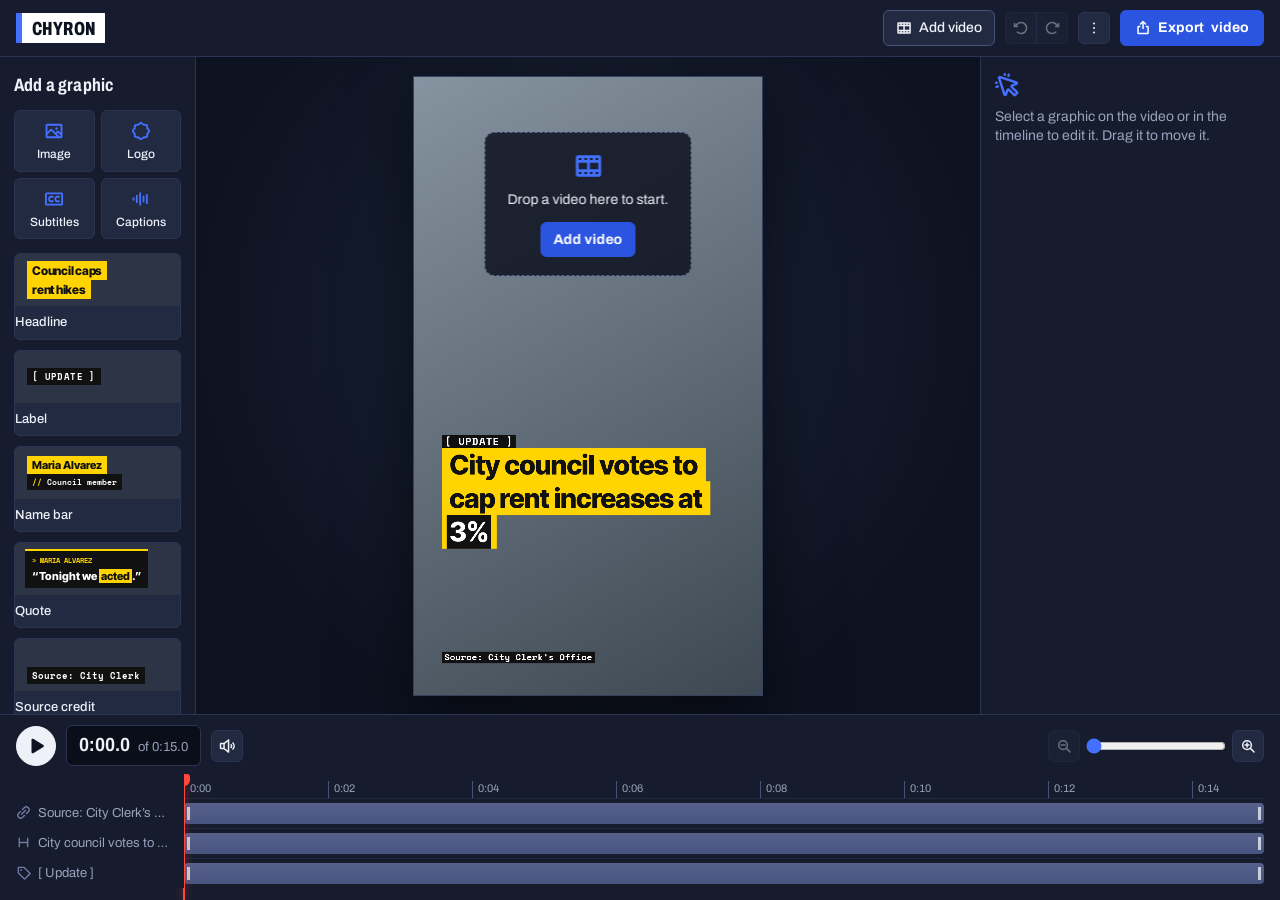
==== commit be8ce4a1: "Graphic previews show the marker look in brand colors, on a quieter background Also puts space back " ====
--- a/index.html
+++ b/index.html
@@ -75,9 +75,9 @@
       <button id="addCaptions" class="tile" title="Make captions from the speech, on this device"><svg class="ic" aria-hidden="true"><use href="#i-wave"/></svg>Captions</button>
     </div>
     <button data-add="headline"><span class="thumb t-headline"><b>Council caps</b><b>rent hikes</b></span>Headline</button>
-    <button data-add="label"><span class="thumb t-label"><b>Breaking</b></span>Label</button>
-    <button data-add="lower"><span class="thumb t-lower"><b>Maria Alvarez</b><i>Council member</i></span>Name bar</button>
-    <button data-add="quote"><span class="thumb t-quote"><b>“Tonight we acted.”</b></span>Quote</button>
+    <button data-add="label"><span class="thumb t-label"><b>[ Update ]</b></span>Label</button>
+    <button data-add="lower"><span class="thumb t-lower"><b>Maria Alvarez</b><i><em>//</em> Council member</i></span>Name bar</button>
+    <button data-add="quote"><span class="thumb t-quote"><span><i>&gt; Maria Alvarez</i><b>“Tonight we <em>acted</em>.”</b></span></span>Quote</button>
     <button data-add="credit"><span class="thumb t-credit"><b>Source: City Clerk</b></span>Source credit</button>
     <button data-add="text"><span class="thumb t-text"><b>Plain text</b></span>Plain text</button>
     <button data-add="cover"><span class="thumb t-cover"><b></b></span>Cover (solid or blur)</button>
--- a/style.css
+++ b/style.css
@@ -165,27 +165,33 @@
   flex-direction: column;
   align-items: flex-start;
   justify-content: center;
-  height: 62px;
+  height: 52px;
   margin-bottom: 7px;
   padding: 0 12px;
-  background: linear-gradient(155deg, #6f86a6, #37465f 60%, #27324a);
+  background: #2c3446;
   text-indent: 0;
   line-height: 1;
   transition: filter var(--ease);
 }
-.thumb b, .thumb i { font-style: normal; white-space: nowrap; }
-.t-headline b { padding: 4px 5px 3px; line-height: 1.15; background: #111; color: #fff; font: 400 14px "Anton", sans-serif; text-transform: uppercase; }
-.t-label b { padding: 3px 6px; background: var(--signal-deep); color: #fff; font-weight: 800; font-size: 11px; letter-spacing: 0.06em; text-transform: uppercase; }
-.t-lower b { padding: 3px 6px; background: #fff; border-left: 3px solid var(--signal-deep); color: #111; font-weight: 800; font-size: 12px; }
-.t-lower i { padding: 2px 6px; background: var(--signal-deep); border-left: 3px solid var(--signal-deep); color: #fff; font-size: 9px; }
-.t-quote b { padding: 6px 8px; background: #111; border-left: 3px solid var(--flash); color: #fff; font: 600 12px "Newsreader", serif; }
-.t-credit { justify-content: flex-end; padding-bottom: 8px; }
-.t-credit b { color: #fff; font-size: 10px; font-weight: 600; text-shadow: 0 1px 3px #000; }
+/* Previews follow the brand kit's colors and typefaces (set by renderBrand). */
+.thumb b, .thumb i, .thumb em { font-style: normal; white-space: nowrap; }
+.t-headline b { padding: 2px 5px; line-height: 1.2; background: var(--b-accent); color: var(--b-dark); font: 800 12px var(--b-head), sans-serif; letter-spacing: -0.02em; }
+.t-label b, .t-credit b { padding: 2px 5px; background: var(--b-dark); color: var(--b-light); font: 700 9px var(--b-body), monospace; }
+.t-label b { letter-spacing: 0.04em; text-transform: uppercase; }
+.t-lower b { padding: 2px 5px; line-height: 1.2; background: var(--b-accent); color: var(--b-dark); font: 800 11px var(--b-head), sans-serif; }
+.t-lower i { padding: 2px 5px; background: var(--b-dark); color: var(--b-light); font: 700 8px var(--b-body), monospace; }
+.t-lower i em, .t-quote i { color: var(--b-accent); }
+.t-quote { padding: 0 10px; }
+.t-quote span { padding: 4px 7px 5px; background: var(--b-dark); border-top: 2px solid var(--b-accent); }
+.t-quote i { display: block; margin-bottom: 3px; font: 700 7px var(--b-body), monospace; text-transform: uppercase; }
+.t-quote b { color: var(--b-light); font: 800 11px var(--b-head), sans-serif; }
+.t-quote b em { padding: 0 2px; background: var(--b-accent); color: var(--b-dark); }
+.t-credit { justify-content: flex-end; padding-bottom: 7px; }
 .t-cover { justify-content: flex-end; align-items: stretch; padding: 0; }
-.t-cover b { height: 70%; background: linear-gradient(rgba(13, 18, 32, 0), #0d1220 70%); }
-.t-text b { color: #fff; font-size: 15px; font-weight: 800; text-shadow: 0 1px 4px #000; }
-
-.tiles { display: grid; grid-template-columns: repeat(2, 1fr); gap: 6px; }
+.t-cover b { height: 70%; background: linear-gradient(rgba(17, 17, 17, 0), #111 75%); }
+.t-text b { color: #fff; font: 800 13px var(--b-head), sans-serif; text-shadow: 0 1px 4px #000; }
+
+.tiles { display: grid; grid-template-columns: repeat(2, 1fr); gap: 6px; margin-bottom: 14px; }
 .tile { flex-direction: column; gap: 5px; padding: 10px 0 8px; font-size: 12px; }
 .tile .ic { width: 20px; height: 20px; color: var(--signal); }
 .tile:hover .ic { color: #fff; }
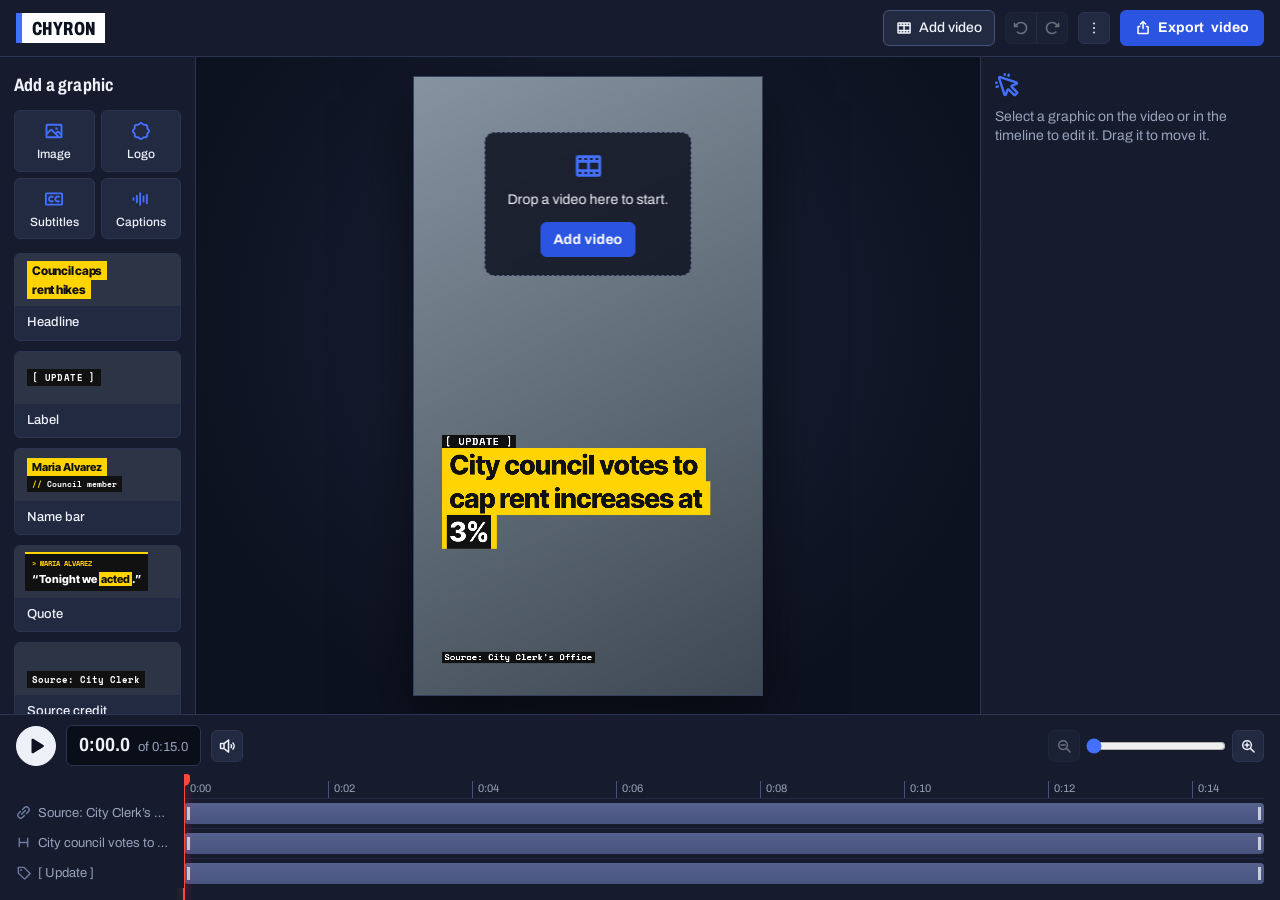
==== commit 25cadc36: "Join highlights across words in a row, and name the box style Highlight Highlighted words next to ea" ====
--- a/index.html
+++ b/index.html
@@ -170,7 +170,7 @@
         </select></label>
       <label class="f" data-group="style" data-for="lines lower quote text"><span class="w">Typeface</span><select data-k="font" data-chips="font"></select></label>
       <label class="f" data-group="style" data-for="lines quote text"><span class="w">Highlighted words</span><select data-k="hl" aria-label="Highlighted words">
-        <option value="box">On a box</option>
+        <option value="box">Highlight</option>
         <option value="color">In color</option>
         <option value="underline">Underlined</option>
       </select></label>
--- a/style.css
+++ b/style.css
@@ -151,11 +151,10 @@
   display: block;
   width: 100%;
   margin-bottom: 10px;
-  padding: 0 0 7px;
+  padding: 0 12px 8px;
   overflow: hidden;
   background: var(--raised);
   text-align: left;
-  text-indent: 10px;
   font-size: 13px;
 }
 .add button[data-add]:hover { border-color: var(--signal); transform: translateY(-1px); }
@@ -166,10 +165,9 @@
   align-items: flex-start;
   justify-content: center;
   height: 52px;
-  margin-bottom: 7px;
+  margin: 0 -12px 7px;
   padding: 0 12px;
   background: #2c3446;
-  text-indent: 0;
   line-height: 1;
   transition: filter var(--ease);
 }
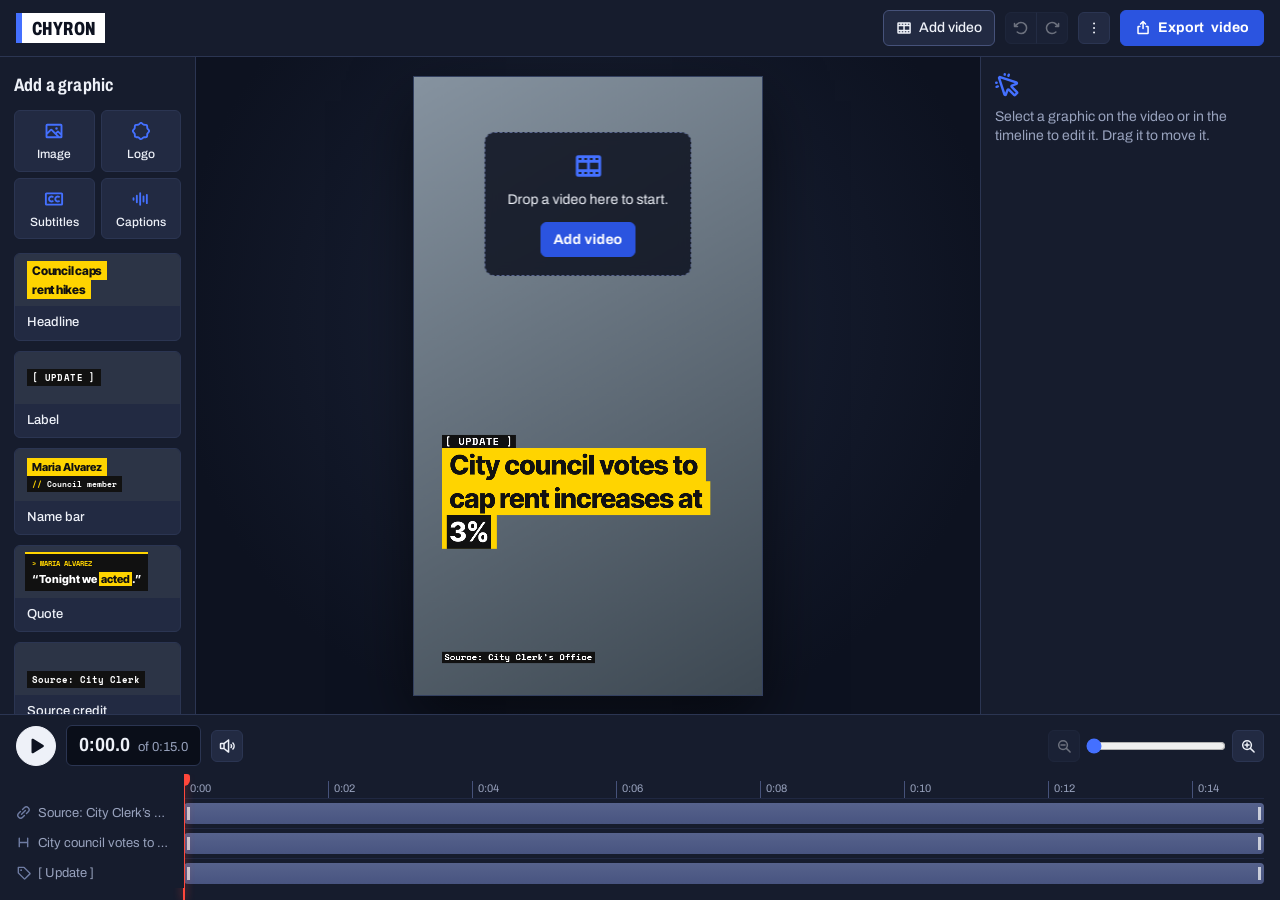
==== commit 51d48715: "Put clips of another shape over a blurred, darkened copy of themselves A wide clip in a vertical vid" ====
--- a/index.html
+++ b/index.html
@@ -2,7 +2,7 @@
 <html lang="en">
 <head>
 <meta charset="utf-8">
-<meta name="viewport" content="width=device-width, initial-scale=1, viewport-fit=cover">
+<meta name="viewport" content="width=device-width, initial-scale=1, maximum-scale=1, viewport-fit=cover">
 <title>Chyron — news graphics for video</title>
 <link rel="preconnect" href="https://fonts.googleapis.com">
 <link rel="preconnect" href="https://fonts.gstatic.com" crossorigin>
@@ -44,9 +44,17 @@
     <label class="inline"><span class="lab">Video</span>
       <select id="fit">
         <option value="cover">Fill the frame</option>
+        <option value="blur">Blurred background</option>
         <option value="contain">Fit inside</option>
       </select>
     </label>
+    <details class="menu" id="backdropMenu" hidden>
+      <summary title="How the background looks behind a video that isn't this shape">Background<svg class="ic" aria-hidden="true"><use href="#i-caret"/></svg></summary>
+      <div class="backdrop-opts">
+        <label><span>Blur</span><input id="backdrop-blur" type="range" min="0" max="1" step="0.05" aria-label="Background blur"></label>
+        <label><span>Darken</span><input id="backdrop-dim" type="range" min="0" max="0.9" step="0.05" aria-label="Background darkening"></label>
+      </div>
+    </details>
     <label class="inline" title="Shade where each app's buttons and captions cover a vertical video"><span class="lab">Safe zones</span>
       <select id="safeZones">
         <option value="">No safe zones</option>
@@ -303,6 +311,10 @@
           <div class="num"><button type="button" data-step="-10" aria-label="Zoom out">−</button><label class="num-box"><input id="clipZoom" min="100" max="500" step="1" type="number" inputmode="numeric" aria-label="Zoom"><i>%</i></label><button type="button" data-step="10" aria-label="Zoom in">+</button></div>
           <button type="button" id="resetFrame" class="icon" title="Reset framing and remove keyframes" aria-label="Reset framing"><svg class="ic" aria-hidden="true"><use href="#i-reset"/></svg></button>
         </div>
+        <div class="follow-row">
+          <button type="button" id="followSpeaker" title="For guests in side-by-side boxes: zoom into whoever is talking"><svg class="ic" aria-hidden="true"><use href="#i-speaker"/></svg>Follow the speaker</button>
+          <small id="followMsg" class="keep">For guests in side-by-side boxes: zooms into whoever is talking. Works on this device.</small>
+        </div>
       </div>
       <div class="actions">
         <button type="button" id="split"><svg class="ic" aria-hidden="true"><use href="#i-split"/></svg>Split at playhead</button>
@@ -497,6 +509,7 @@
 
 <script src="vendor/mediabunny.min.js"></script>
 <script src="icons.js"></script>
+<script src="autoframe.js"></script>
 <script src="app.js"></script>
 </body>
 </html>
--- a/style.css
+++ b/style.css
@@ -98,7 +98,9 @@
 /* On a computer the More group is invisible and its controls sit in the bar in this order. */
 .more { display: contents; }
 .bar .pair { order: 1; }
-.more > .inline, .more > .spacer, #install, #still, #export { order: 2; }
+.more > .inline, #backdropMenu, .more > .spacer, #install, #still, #export { order: 2; }
+.backdrop-opts label { display: grid; grid-template-columns: 56px 150px; align-items: center; gap: 10px; padding: 6px 8px; color: var(--muted); font-size: 13px; }
+.more .backdrop-opts label { grid-template-columns: 56px minmax(0, 1fr); }
 #moreBtn, .rail, .sheet-close { display: none; }
 .bar .lead { border-color: #46527a; }
 .pair { display: inline-flex; }
@@ -359,6 +361,8 @@
 #keyMove button { gap: 5px; font-size: 12px; }
 .zoom-row .num { flex: 1; margin: 0; }
 .zoom-row .w { font-size: 13px; }
+.follow-row { margin-top: 12px; }
+.follow-row button { width: 100%; }
 #resetFrame { width: 38px; height: 36px; padding: 0; }
 
 /* Shape tiles for export and cover images. */
@@ -854,6 +858,8 @@
 /* Fingers need bigger handles than a mouse pointer. */
 @media (pointer: coarse) {
   button, summary { touch-action: manipulation; }
+  /* Phone browsers (iOS Safari above all) zoom the whole page in when a text field under 16px gets focus. */
+  select, textarea, input:not([type="range"], [type="checkbox"], [type="color"], [type="file"]) { font-size: 16px !important; }
   .row { --rh: 38px; }
   .row.video { --rh: 42px; }
   .clip::before, .clip::after, .vclip::before, .vclip::after { width: 18px; opacity: 1; }
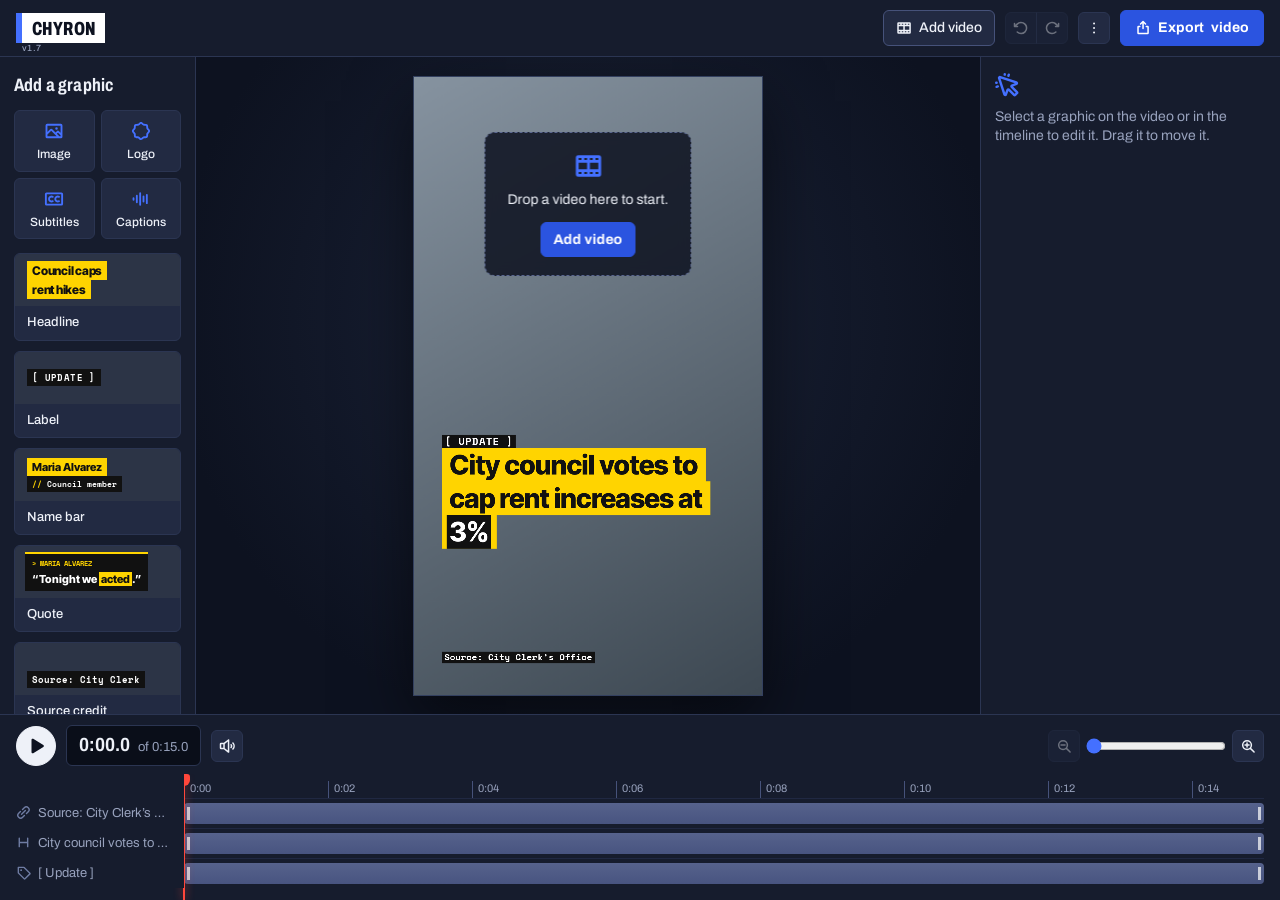
==== commit 2832b8a2: "v1.7: Show the version under the wordmark So it's easy to tell whether an update has reached the liv" ====
--- a/index.html
+++ b/index.html
@@ -16,7 +16,7 @@
 <body>
 
 <header class="bar">
-  <h1><span>Chyron</span></h1>
+  <h1><span>Chyron</span><small id="version" data-version="1.7" title="Chyron version">v1.7</small></h1>
   <button id="open" class="lead" aria-label="Add video"><svg class="ic" aria-hidden="true"><use href="#i-video"/></svg><span class="lbl">Add video</span></button>
   <span class="pair">
     <button id="undo" class="icon" title="Undo" aria-label="Undo" disabled><svg class="ic" aria-hidden="true"><use href="#i-undo"/></svg></button>
--- a/style.css
+++ b/style.css
@@ -82,7 +82,10 @@
   border-bottom: 1px solid var(--line);
 }
 /* The wordmark is itself a little name bar, like the graphics the app makes. */
-.bar h1 { margin: 0 10px 0 0; font-size: 19px; line-height: 1; }
+.bar h1 { position: relative; margin: 0 10px 0 0; font-size: 19px; line-height: 1; }
+/* The version sits just under the wordmark, so you can tell an update has arrived. */
+.bar h1 small { position: absolute; top: calc(100% + 1px); left: 6px; color: var(--muted); font-size: 9px; font-weight: 500; letter-spacing: 0.04em; white-space: nowrap; }
+.bar h1 small.stale { color: var(--signal); }
 .bar h1 span {
   display: block;
   padding: 6px 10px 5px;
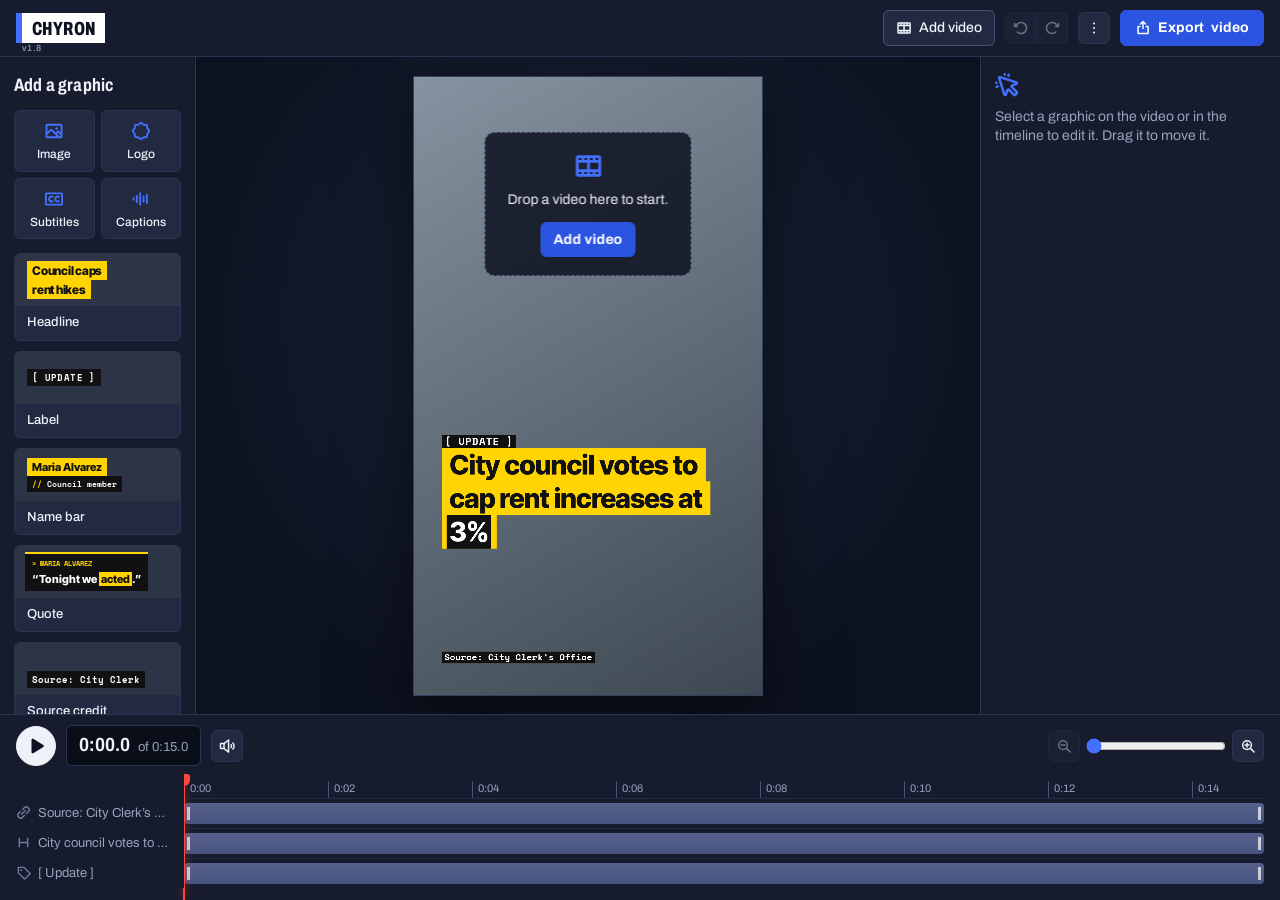
==== commit 017072d0: "v1.8: Blur the background by hand so it shows on iPhone The blurred background relied on the canvas " ====
--- a/index.html
+++ b/index.html
@@ -16,7 +16,7 @@
 <body>
 
 <header class="bar">
-  <h1><span>Chyron</span><small id="version" data-version="1.7" title="Chyron version">v1.7</small></h1>
+  <h1><span>Chyron</span><small id="version" data-version="1.8" title="Chyron version">v1.8</small></h1>
   <button id="open" class="lead" aria-label="Add video"><svg class="ic" aria-hidden="true"><use href="#i-video"/></svg><span class="lbl">Add video</span></button>
   <span class="pair">
     <button id="undo" class="icon" title="Undo" aria-label="Undo" disabled><svg class="ic" aria-hidden="true"><use href="#i-undo"/></svg></button>
